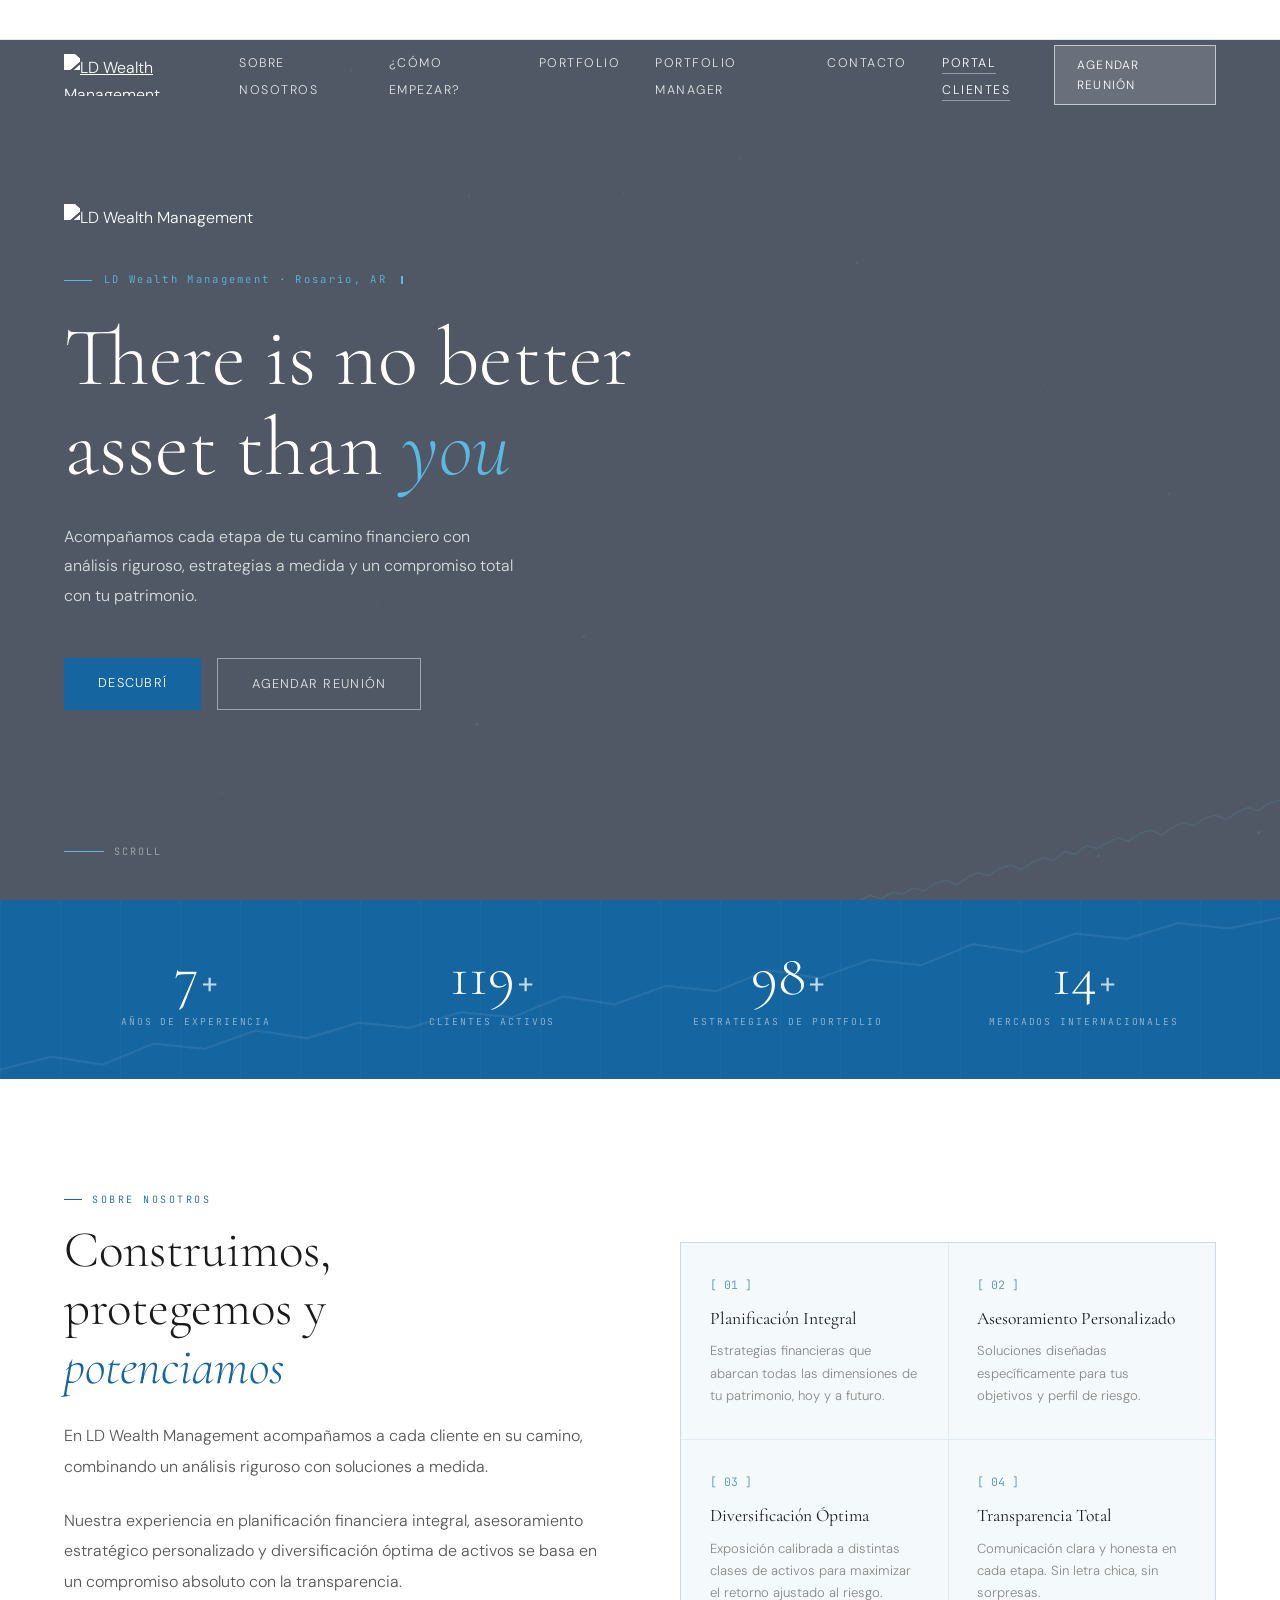
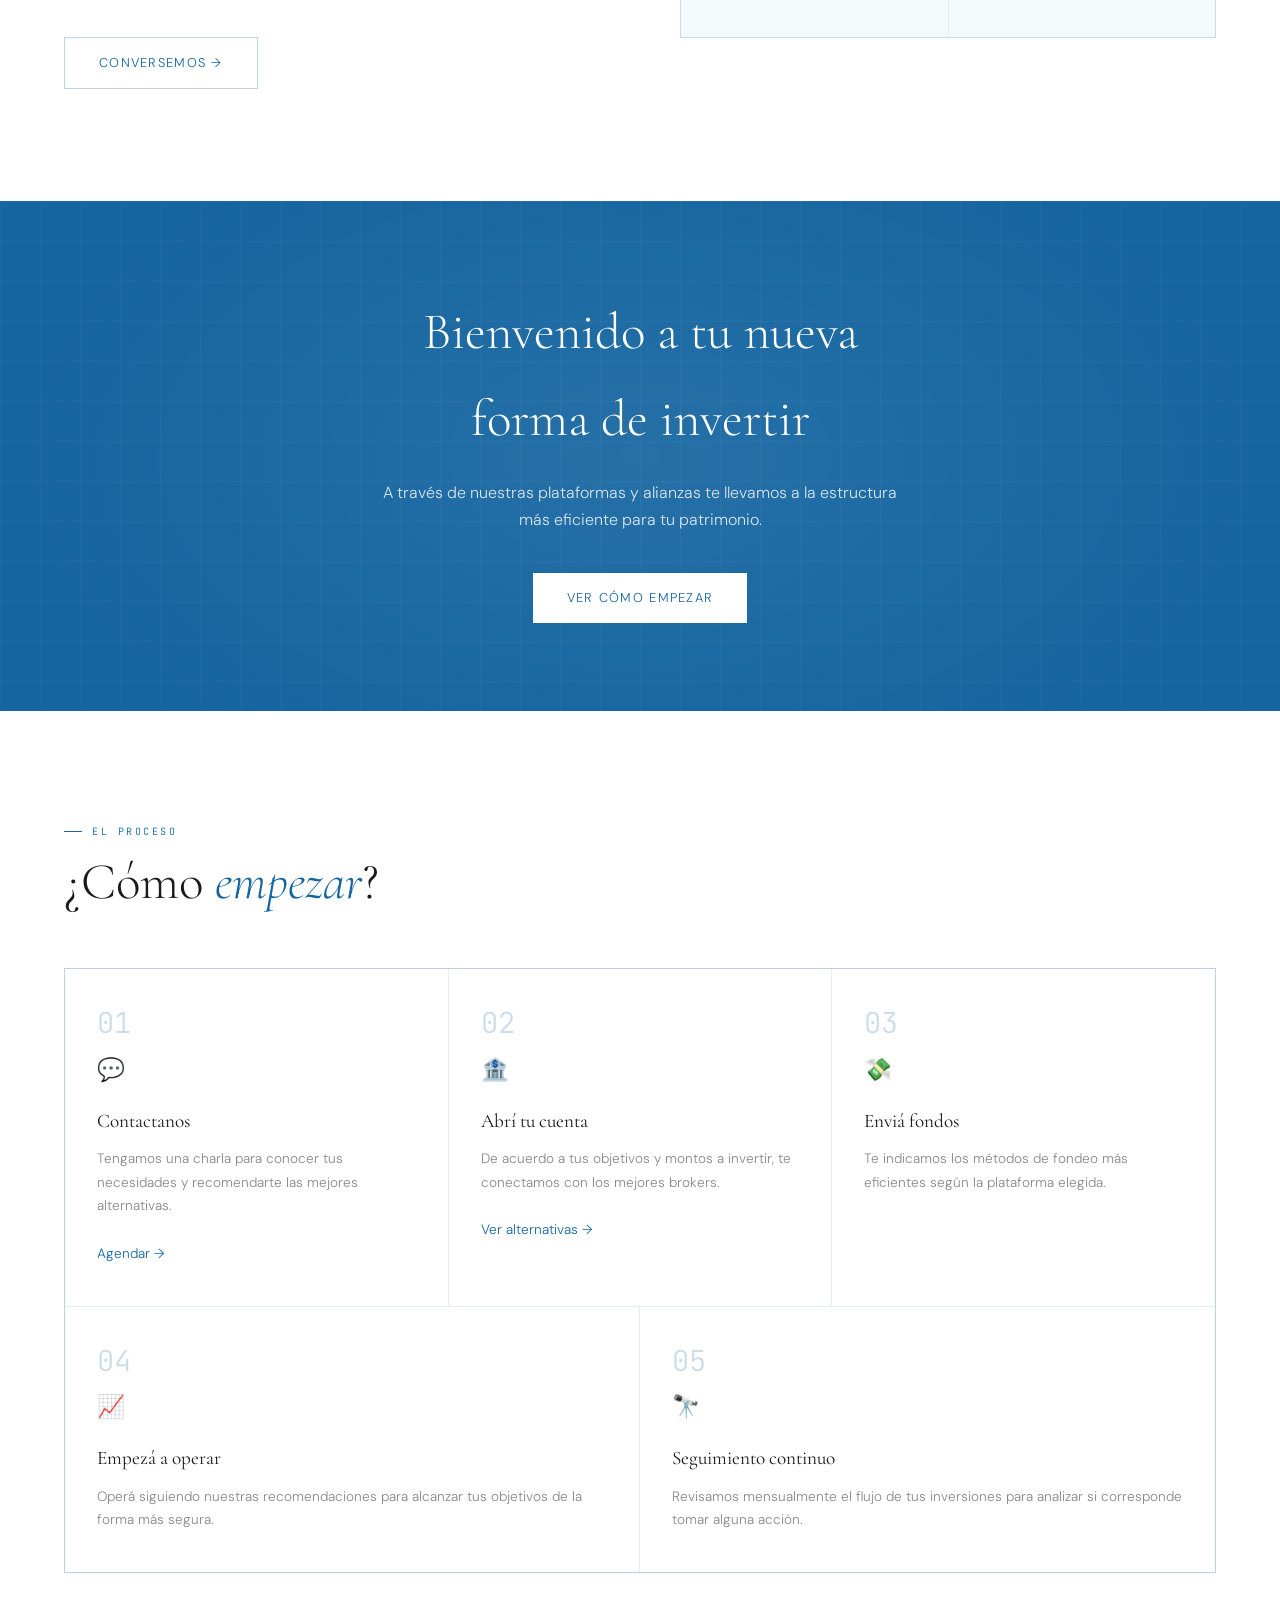
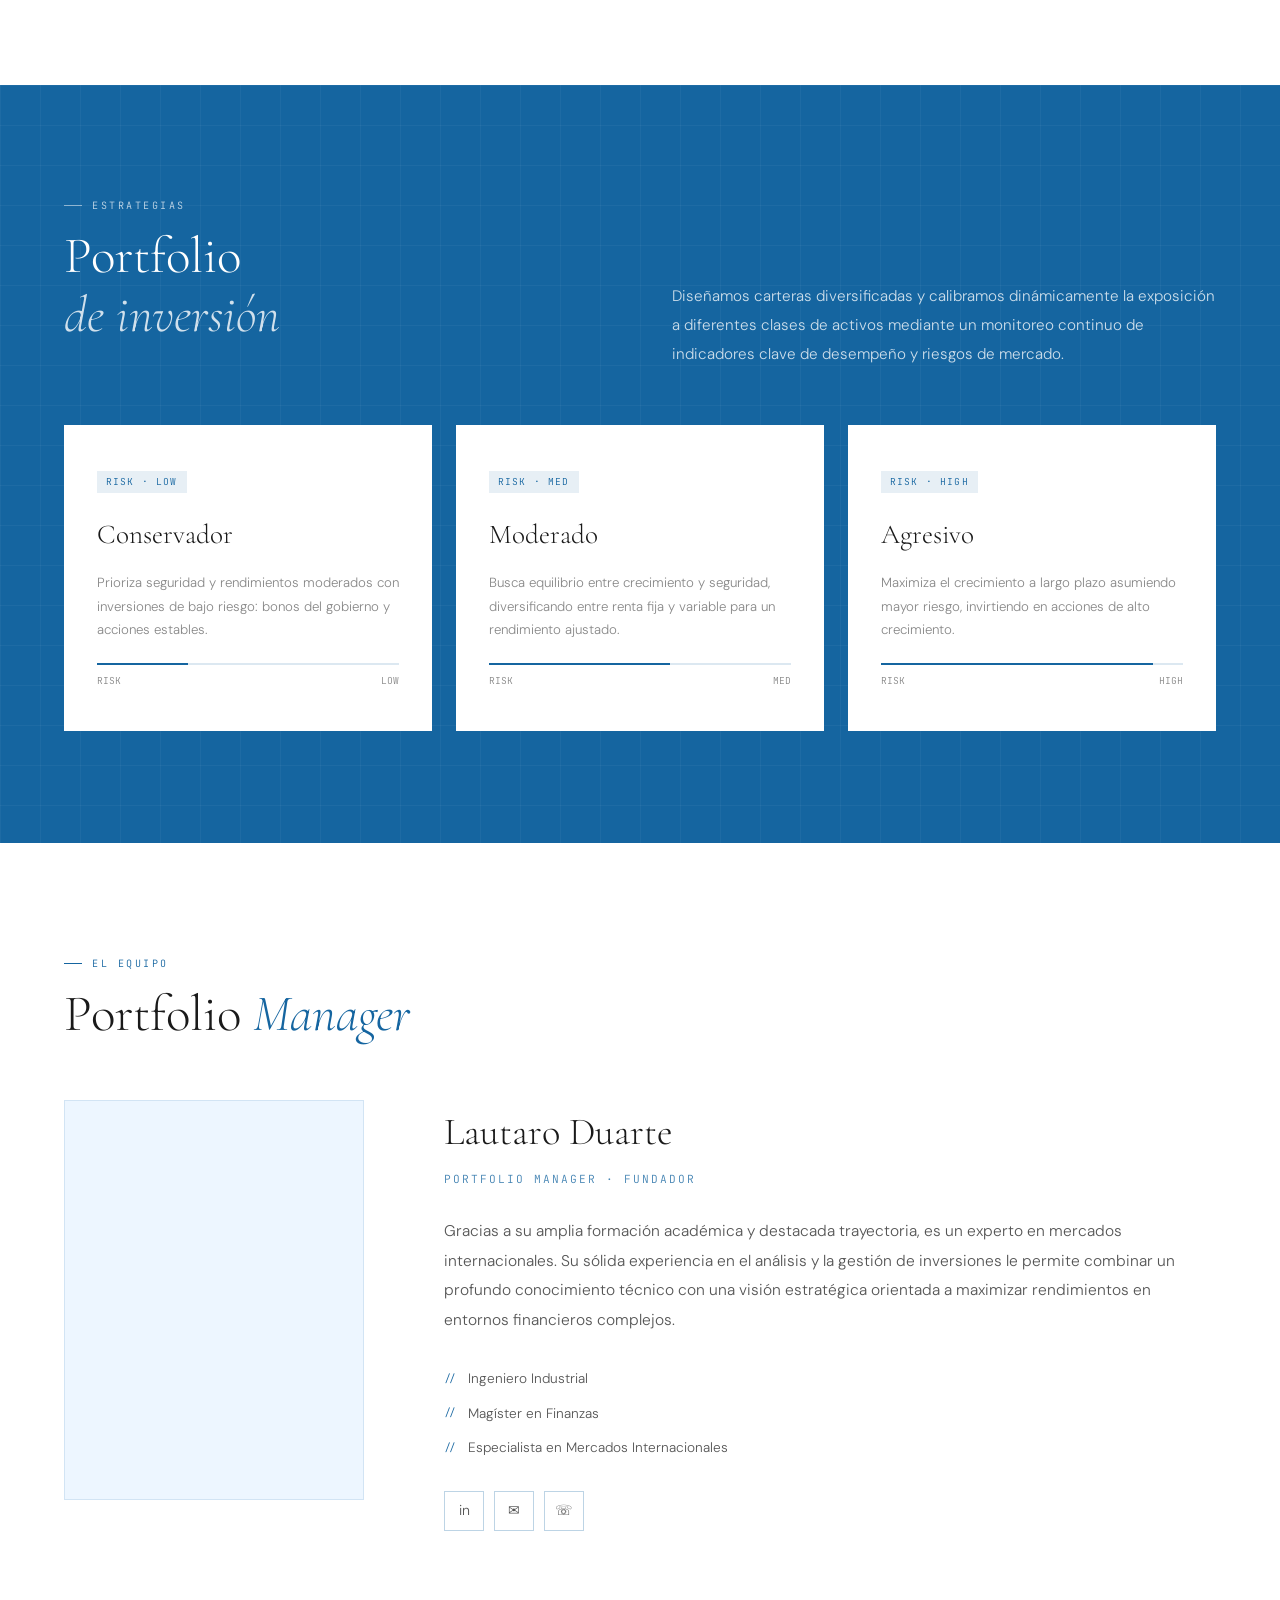
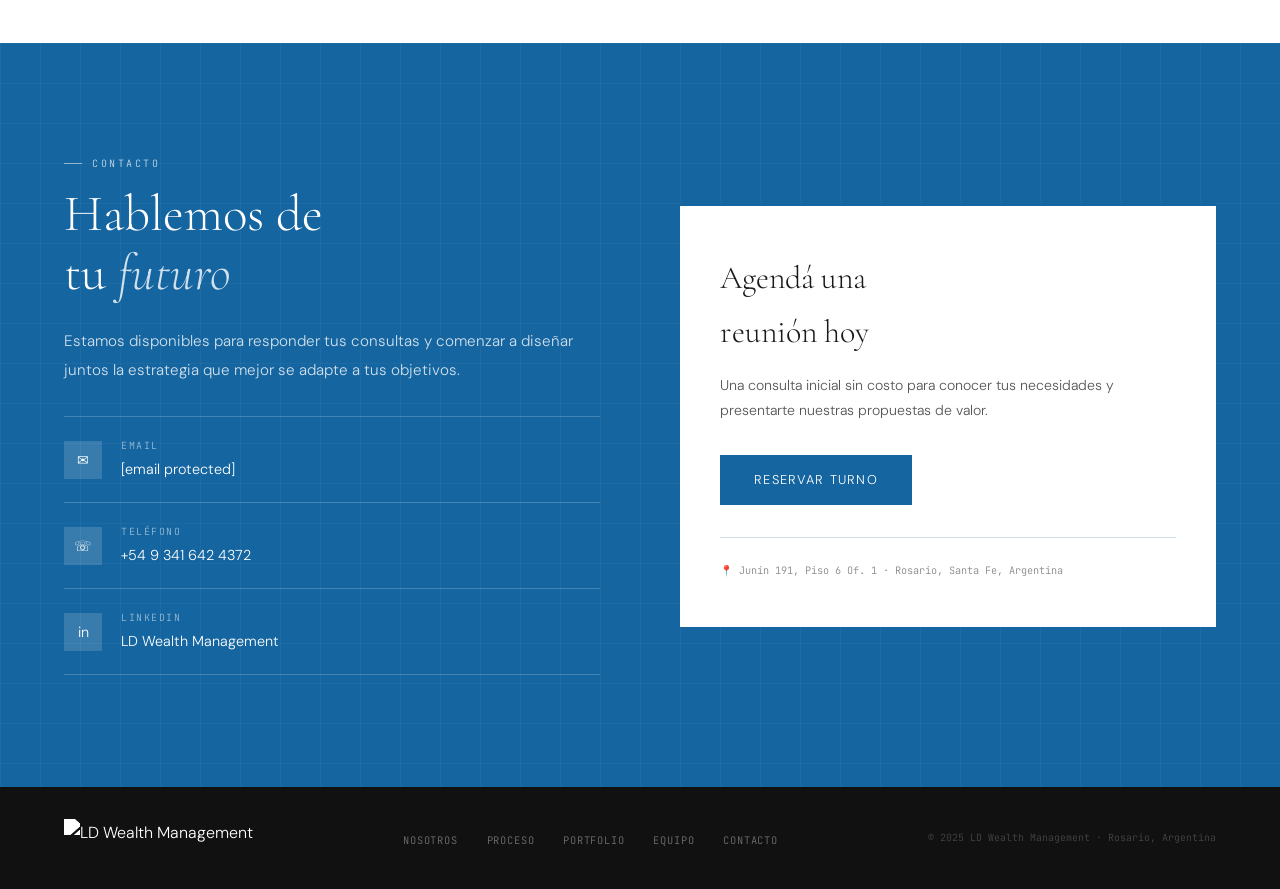
==== index.html @ 20cc93f8 "Add files via upload" ====
<!DOCTYPE html>
<html lang="es">
<head>
  <meta charset="UTF-8">
  <meta name="viewport" content="width=device-width, initial-scale=1.0">
  <title>LD Wealth Management</title>
  <meta name="description" content="Descubrí el camino hacia la libertad financiera con LD Wealth Management. Planificación patrimonial, gestión de inversiones y estrategias personalizadas.">
  <link rel="icon" type="image/x-icon" href="favicon.ico">
  <link rel="preconnect" href="https://fonts.googleapis.com">
  <link rel="preconnect" href="https://fonts.gstatic.com" crossorigin>
  <link href="https://fonts.googleapis.com/css2?family=Cormorant+Garamond:ital,wght@0,300;0,400;0,600;1,300;1,400&family=DM+Sans:wght@300;400;500&family=JetBrains+Mono:wght@300;400&display=swap" rel="stylesheet">
  <style>
    *, *::before, *::after { box-sizing: border-box; margin: 0; padding: 0; }

    :root {
      --blue:        #1565A0;
      --blue-light:  #1976C8;
      --blue-dim:    rgba(21, 101, 160, 0.12);
      --blue-mid:    rgba(21, 101, 160, 0.28);
      --bg:          #ffffff;
      --bg2:         #f4f9fb;
      --bg3:         #edf6ff;
      --text:        #1a1a1a;
      --text-mid:    #555555;
      --text-dim:    #888888;
      --serif:       'Cormorant Garamond', serif;
      --sans:        'DM Sans', sans-serif;
      --mono:        'JetBrains Mono', monospace;
    }

    html { scroll-behavior: smooth; }
    body { background: var(--bg); color: var(--text); font-family: var(--sans); font-weight: 300; line-height: 1.7; overflow-x: hidden; cursor: none; }

    /* ── CURSOR ───────────────────────────────────────── */
    #cur-dot { width: 7px; height: 7px; background: var(--blue); border-radius: 50%; position: fixed; pointer-events: none; z-index: 9999; transform: translate(-50%,-50%); }
    #cur-ring { width: 30px; height: 30px; border: 1.5px solid rgba(21,101,160,0.55); border-radius: 50%; position: fixed; pointer-events: none; z-index: 9998; transform: translate(-50%,-50%); transition: width 0.22s ease, height 0.22s ease, border-color 0.2s; }
    body.cur-hover #cur-ring { width: 44px; height: 44px; border-color: rgba(21,101,160,0.35); }
    @media (hover:none) { body { cursor: auto; } #cur-dot, #cur-ring { display: none; } }

    /* ── TICKER (fixed, white) ────────────────────────── */
    .ticker-wrap { background: #ffffff; border-bottom: 1px solid rgba(21,101,160,0.15); height: 40px; overflow: hidden; position: fixed; top: 0; left: 0; right: 0; z-index: 200; }

    /* ── NAV (always blue) ────────────────────────────── */
    nav { position: fixed; top: 40px; left: 0; right: 0; z-index: 100; padding: 0 5vw; display: flex; align-items: center; justify-content: space-between; height: 70px; background: transparent; transition: background 0.4s, box-shadow 0.4s; }
    nav.scrolled { background: rgba(21,101,160,0.97); box-shadow: 0 4px 24px rgba(21,101,160,0.2); }
    .nav-logo img { height: 42px; display: block; filter: brightness(0) invert(1); }
    .nav-links { display: flex; gap: 2.2rem; list-style: none; }
    .nav-links a { color: rgba(255,255,255,0.85); text-decoration: none; font-size: 0.78rem; letter-spacing: 0.12em; text-transform: uppercase; transition: color 0.25s; }
    .nav-links a:hover { color: #ffffff; }
    .nav-cta { background: rgba(255,255,255,0.15); border: 1px solid rgba(255,255,255,0.6); color: #fff; padding: 9px 22px; font-family: var(--sans); font-size: 0.75rem; letter-spacing: 0.1em; text-transform: uppercase; text-decoration: none; transition: background 0.25s; }
    .nav-cta:hover { background: rgba(255,255,255,0.28); }
    .hamburger { display: none; flex-direction: column; gap: 5px; cursor: pointer; }
    .hamburger span { width: 24px; height: 1.5px; background: #ffffff; }

    /* ── MOBILE MENU ──────────────────────────────────── */
    .mobile-menu { display: none; position: fixed; inset: 0; background: rgba(255,255,255,0.98); z-index: 200; flex-direction: column; align-items: center; justify-content: center; gap: 2.5rem; }
    .mobile-menu.open { display: flex; }
    .mobile-menu a { font-family: var(--serif); font-size: 2rem; font-weight: 300; color: var(--text); text-decoration: none; transition: color 0.2s; }
    .mobile-menu a:hover { color: var(--blue); }
    .mobile-close { position: absolute; top: 1.5rem; right: 5vw; font-size: 1.8rem; color: var(--text-dim); cursor: pointer; background: none; border: none; }

    /* ── HERO (cover image) ───────────────────────────── */
    .hero { min-height: 100vh; display: flex; flex-direction: column; justify-content: center; align-items: flex-start; padding: 110px 5vw 6rem; position: relative; overflow: hidden; }
    #particles-canvas { position: absolute; inset: 0; width: 100%; height: 100%; pointer-events: none; z-index: 1; opacity: 0.35; }
    .hero-bg { position: absolute; inset: 0; background-image: url('cover.jpg'); background-size: cover; background-position: center; }
    .hero-bg::after { content: ''; position: absolute; inset: 0; background: rgba(5, 18, 35, 0.70); }
    #hero-chart { position: absolute; bottom: 0; right: 0; width: 420px; height: 120px; pointer-events: none; z-index: 1; opacity: 0.12; }
    .hero-content { position: relative; z-index: 2; max-width: 820px; }
    .hero-logo { margin-bottom: 2.5rem; }
    .hero-logo img { height: 100px; filter: brightness(0) invert(1); }
    .hero-eyebrow { font-family: var(--mono); font-size: 0.66rem; letter-spacing: 0.22em; color: #5BB8E0; margin-bottom: 1.5rem; display: flex; align-items: center; gap: 12px; }
    .hero-eyebrow::before { content:''; width:28px; height:1px; background:#5BB8E0; }
    .typed-cursor { display:inline-block; width:1.5px; height:0.75em; background:#5BB8E0; margin-left:2px; vertical-align:middle; animation:blink 1s step-end infinite; }
    @keyframes blink { 0%,100%{opacity:1} 50%{opacity:0} }
    .hero h1 { font-family: var(--serif); font-size: clamp(3rem, 6.5vw, 6rem); font-weight: 300; line-height: 1.08; color: #ffffff; margin-bottom: 1.8rem; }
    .hero h1 em { font-style: italic; color: #5BB8E0; }
    .hero-sub { font-size: 1rem; color: rgba(255,255,255,0.80); max-width: 460px; margin-bottom: 3rem; line-height: 1.85; }
    .hero-actions { display: flex; gap: 1rem; flex-wrap: wrap; }
    .btn-primary { background: var(--blue); color: #fff; padding: 14px 34px; text-decoration: none; font-size: 0.8rem; letter-spacing: 0.1em; text-transform: uppercase; font-family: var(--sans); display: inline-block; transition: background 0.25s, transform 0.2s; }
    .btn-primary:hover { background: var(--blue-light); transform: translateY(-1px); }
    .btn-ghost { border: 1.5px solid rgba(255,255,255,0.45); color: rgba(255,255,255,0.85); padding: 14px 34px; text-decoration: none; font-size: 0.8rem; letter-spacing: 0.1em; text-transform: uppercase; display: inline-block; transition: border-color 0.25s, color 0.25s; }
    .btn-ghost:hover { border-color: #fff; color: #fff; }
    .btn-ghost-dark { border: 1.5px solid var(--blue-mid); color: var(--blue); padding: 14px 34px; text-decoration: none; font-size: 0.8rem; letter-spacing: 0.1em; text-transform: uppercase; display: inline-block; transition: border-color 0.25s, color 0.25s, background 0.25s; }
    .btn-ghost-dark:hover { border-color: var(--blue); background: var(--blue-dim); }
    .hero-scroll { position: absolute; bottom: 2.5rem; left: 5vw; z-index: 2; display: flex; align-items: center; gap: 10px; font-family: var(--mono); font-size: 0.63rem; letter-spacing: 0.2em; text-transform: uppercase; color: rgba(255,255,255,0.5); }
    .scroll-line { width: 40px; height: 1px; background: rgba(255,255,255,0.2); position: relative; overflow: hidden; }
    .scroll-line::after { content:''; position:absolute; inset:0; background:#5BB8E0; animation:slideLine 2s ease-in-out infinite; }
    @keyframes slideLine { 0%{transform:translateX(-100%)} 100%{transform:translateX(100%)} }

    /* ── STATS STRIP ──────────────────────────────────── */
    .stats-strip { background: var(--blue); padding: 3rem 5vw; position: relative; overflow: hidden; }
    .stats-strip::before { content:''; position:absolute; inset:0; background: repeating-linear-gradient(90deg, rgba(255,255,255,0.03) 0px, rgba(255,255,255,0.03) 1px, transparent 1px, transparent 60px); }
    #stats-chart { position:absolute; bottom:0; right:0; width:100%; height:100%; pointer-events:none; opacity:0.07; }
    .stats-inner { max-width:1200px; margin:0 auto; display:grid; grid-template-columns:repeat(4,1fr); gap:2rem; position:relative; z-index:1; }
    .stat-item { text-align:center; }
    .stat-num { font-family:var(--serif); font-size:clamp(2.6rem,4.5vw,3.8rem); font-weight:300; color:#fff; line-height:1; display:flex; align-items:baseline; justify-content:center; gap:2px; }
    .stat-suffix { font-family:var(--mono); font-size:0.5em; opacity:0.75; }
    .stat-label { font-family:var(--mono); font-size:0.6rem; letter-spacing:0.2em; text-transform:uppercase; color:rgba(255,255,255,0.55); margin-top:0.55rem; }
    @media (max-width:600px) { .stats-inner { grid-template-columns:repeat(2,1fr); } }

    /* ── SHARED ───────────────────────────────────────── */
    section { padding: 7rem 5vw; }
    .section-label { font-family:var(--mono); font-size:0.63rem; letter-spacing:0.25em; text-transform:uppercase; color:var(--blue); margin-bottom:0.8rem; display:flex; align-items:center; gap:10px; }
    .section-label::before { content:''; width:18px; height:1px; background:var(--blue); }
    h2.section-title { font-family:var(--serif); font-size:clamp(2.2rem,4vw,3.6rem); font-weight:300; line-height:1.15; color:var(--text); margin-bottom:1.5rem; }
    h2.section-title em { font-style:italic; color:var(--blue); }

    /* ── ABOUT ────────────────────────────────────────── */
    .about-section { background:#ffffff; border:none; }
    .about-inner { display:grid; grid-template-columns:1fr 1fr; gap:5rem; align-items:center; max-width:1200px; margin:0 auto; }
    .about-text p { color:var(--text-mid); font-size:1rem; line-height:1.9; margin-bottom:1.5rem; }
    .about-pillars { display:grid; grid-template-columns:1fr 1fr; gap:1px; background:var(--blue-dim); border:1px solid var(--blue-dim); }
    .pillar { background:var(--bg2); padding:2rem 1.8rem; transition:background 0.3s; position:relative; overflow:hidden; }
    .pillar::after { content:''; position:absolute; bottom:0; left:0; width:0; height:2px; background:var(--blue); transition:width 0.4s ease; }
    .pillar:hover { background:#fff; }
    .pillar:hover::after { width:100%; }
    .pillar-icon { font-family:var(--mono); font-size:0.72rem; color:var(--blue); margin-bottom:0.6rem; opacity:0.7; }
    .pillar h4 { font-family:var(--serif); font-size:1.1rem; font-weight:400; color:var(--text); margin-bottom:0.4rem; }
    .pillar p { font-size:0.82rem; color:var(--text-dim); line-height:1.7; }

    /* ── BANNER ───────────────────────────────────────── */
    .banner { background:var(--blue); padding:5.5rem 5vw; text-align:center; position:relative; overflow:hidden; }
    .banner::before { content:''; position:absolute; inset:0; background:radial-gradient(ellipse 70% 100% at 50% 50%, rgba(255,255,255,0.07) 0%, transparent 70%); }
    .banner::after { content:''; position:absolute; inset:0; background-image:linear-gradient(rgba(255,255,255,0.04) 1px, transparent 1px), linear-gradient(90deg, rgba(255,255,255,0.04) 1px, transparent 1px); background-size:40px 40px; }
    .banner h2 { font-family:var(--serif); font-size:clamp(2rem,4vw,3.2rem); font-weight:300; color:#fff; margin-bottom:1rem; position:relative; z-index:1; }
    .banner p { color:rgba(255,255,255,0.82); max-width:540px; margin:0 auto 2.5rem; position:relative; z-index:1; }
    .btn-banner { background:#fff; color:var(--blue); padding:14px 34px; text-decoration:none; font-size:0.8rem; letter-spacing:0.1em; text-transform:uppercase; font-family:var(--sans); display:inline-block; position:relative; z-index:1; transition:background 0.25s, transform 0.2s; }
    .btn-banner:hover { background:rgba(255,255,255,0.88); transform:translateY(-1px); }

    /* ── STEPS ────────────────────────────────────────── */
    .steps-wrap { max-width:1200px; margin:0 auto; }
    .steps-grid { display:grid; grid-template-columns:repeat(6,1fr); gap:1px; background:rgba(21,101,160,0.12); border:1px solid rgba(21,101,160,0.2); margin-top:3.5rem; }
    .step-card { grid-column:span 2; background:var(--bg); padding:2.5rem 2rem; transition:background 0.3s; position:relative; overflow:hidden; }
    .card-center { grid-column:span 3; }
    .step-card::after { content:''; position:absolute; top:0; left:0; width:2px; height:0; background:var(--blue); transition:height 0.4s ease; pointer-events:none; }
    .step-card:hover { background:var(--bg3); }
    .step-card:hover::after { height:100%; }
    .step-num { font-family:var(--mono); font-size:1.8rem; font-weight:300; color:rgba(21,101,160,0.22); line-height:1; margin-bottom:0.8rem; }
    .step-icon { font-size:1.4rem; margin-bottom:1rem; }
    .step-card h3 { font-family:var(--serif); font-size:1.2rem; font-weight:400; color:var(--text); margin-bottom:0.6rem; }
    .step-card p { font-size:0.85rem; color:var(--text-dim); line-height:1.75; }
    .step-card a { color:var(--blue); text-decoration:none; }
    .step-card a:hover { text-decoration:underline; }

    /* ── PORTFOLIO ────────────────────────────────────── */
    .portfolio-section { background:var(--blue); border:none; }
    .portfolio-section::after { content:""; position:absolute; inset:0; background-image:linear-gradient(rgba(255,255,255,0.04) 1px, transparent 1px), linear-gradient(90deg, rgba(255,255,255,0.04) 1px, transparent 1px); background-size:40px 40px; pointer-events:none; }
    .portfolio-section { position:relative; overflow:hidden; }
    .portfolio-inner { max-width:1200px; margin:0 auto; position:relative; z-index:1; }
    .portfolio-section .section-label { color:rgba(255,255,255,0.75); }
    .portfolio-section .section-label::before { background:rgba(255,255,255,0.5); }
    .portfolio-section h2.section-title { color:#ffffff; }
    .portfolio-section h2.section-title em { color:rgba(255,255,255,0.8); font-style:italic; }
    .portfolio-section .portfolio-intro p { color:rgba(255,255,255,0.78); }
    .portfolio-intro { display:grid; grid-template-columns:1fr 1fr; gap:4rem; margin-bottom:3.5rem; align-items:end; }
    .portfolio-intro p { color:var(--text-mid); line-height:1.9; font-size:0.95rem; }
    .portfolio-cards { display:grid; grid-template-columns:repeat(3,1fr); gap:1.5rem; }
    .port-card { background:#ffffff; border:1px solid rgba(255,255,255,0.25); padding:2.5rem 2rem; transition:border-color 0.3s, transform 0.3s, box-shadow 0.3s; position:relative; overflow:hidden; }
    .port-card::before { content:''; position:absolute; top:0; left:0; right:0; height:3px; background:var(--blue); opacity:0; transition:opacity 0.3s; }
    .port-card:hover { border-color:rgba(255,255,255,0.6); transform:translateY(-4px); box-shadow:0 12px 32px rgba(0,0,0,0.15); }
    .port-card:hover::before { opacity:1; }
    .port-badge { display:inline-block; background:rgba(21,101,160,0.1); color:var(--blue); font-family:var(--mono); font-size:0.6rem; letter-spacing:0.12em; text-transform:uppercase; padding:3px 9px; margin-bottom:1.2rem; }
    .port-card h3 { font-family:var(--serif); font-size:1.7rem; font-weight:300; color:var(--text); margin-bottom:0.8rem; }
    .port-card p { font-size:0.83rem; color:var(--text-dim); line-height:1.75; }
    .port-meter { margin-top:1.4rem; height:2px; background:rgba(21,101,160,0.15); position:relative; }
    .port-meter-fill { position:absolute; left:0; top:0; bottom:0; background:var(--blue); width:0; transition:width 1.4s cubic-bezier(0.4,0,0.2,1); }
    .port-meta { display:flex; justify-content:space-between; margin-top:0.5rem; font-family:var(--mono); font-size:0.6rem; color:var(--text-dim); }

    /* ── TEAM ─────────────────────────────────────────── */
    .team-section { max-width:1200px; margin:0 auto; }
    .team-inner { display:grid; grid-template-columns:300px 1fr; gap:5rem; align-items:start; margin-top:3.5rem; }
    .team-photo-frame { width:100%; aspect-ratio:3/4; background:var(--bg3); border:1px solid var(--blue-dim); overflow:hidden; }
    .team-photo-frame img { width:100%; height:100%; object-fit:cover; }
    .team-name { font-family:var(--serif); font-size:clamp(2rem,3vw,2.8rem); font-weight:300; color:var(--text); margin-bottom:0.3rem; }
    .team-role { font-family:var(--mono); font-size:0.7rem; letter-spacing:0.18em; text-transform:uppercase; color:var(--blue); margin-bottom:1.8rem; opacity:0.8; }
    .team-bio { color:var(--text-mid); font-size:0.97rem; line-height:1.9; margin-bottom:2rem; }
    .team-credentials { display:flex; flex-direction:column; gap:0.7rem; margin-bottom:2rem; }
    .credential { display:flex; align-items:center; gap:12px; font-size:0.85rem; color:var(--text-mid); }
    .credential::before { content:'//'; font-family:var(--mono); font-size:0.65rem; color:var(--blue); flex-shrink:0; }
    .team-socials { display:flex; gap:10px; }
    .social-btn { width:40px; height:40px; border:1px solid var(--blue-mid); display:flex; align-items:center; justify-content:center; color:var(--text-mid); text-decoration:none; font-size:0.88rem; transition:border-color 0.25s, color 0.25s, background 0.25s; }
    .social-btn:hover { border-color:var(--blue); color:var(--blue); background:var(--blue-dim); }

    /* ── CONTACT ──────────────────────────────────────── */
    .contact-section { background:var(--blue); border:none; }
    .contact-section::after { content:""; position:absolute; inset:0; background-image:linear-gradient(rgba(255,255,255,0.04) 1px, transparent 1px), linear-gradient(90deg, rgba(255,255,255,0.04) 1px, transparent 1px); background-size:40px 40px; pointer-events:none; }
    .contact-section { position:relative; overflow:hidden; }
    .contact-inner { max-width:1200px; margin:0 auto; display:grid; grid-template-columns:1fr 1fr; gap:5rem; align-items:center; position:relative; z-index:1; }
    .contact-section .section-label { color:rgba(255,255,255,0.75); }
    .contact-section .section-label::before { background:rgba(255,255,255,0.5); }
    .contact-section h2.section-title { color:#ffffff; }
    .contact-section h2.section-title em { color:rgba(255,255,255,0.8); font-style:italic; }
    .contact-desc { color:rgba(255,255,255,0.80); font-size:0.95rem; line-height:1.9; margin-bottom:2rem; }
    .contact-item { display:flex; align-items:center; gap:1.2rem; padding:1.3rem 0; border-bottom:1px solid rgba(255,255,255,0.2); text-decoration:none; transition:padding-left 0.25s; }
    .contact-items .contact-item:first-child { border-top:1px solid rgba(255,255,255,0.2); }
    .contact-item:hover { padding-left:6px; }
    .contact-icon { width:38px; height:38px; background:rgba(255,255,255,0.15); display:flex; align-items:center; justify-content:center; color:#ffffff; font-size:0.9rem; flex-shrink:0; }
    .contact-item-label { font-family:var(--mono); font-size:0.62rem; letter-spacing:0.15em; text-transform:uppercase; color:rgba(255,255,255,0.55); margin-bottom:2px; }
    .contact-item-value { font-size:0.9rem; color:#ffffff; }
    .cta-box { background:#ffffff; border:none; padding:3rem 2.5rem; position:relative; overflow:hidden; }
    .cta-box::before { content:''; position:absolute; top:0; left:0; right:0; height:3px; background:var(--blue); }
    .cta-box h3 { font-family:var(--serif); font-size:2rem; font-weight:300; color:var(--text); margin-bottom:0.8rem; }
    .cta-box p { color:var(--text-mid); font-size:0.88rem; margin-bottom:2rem; line-height:1.8; }
    .cta-address { margin-top:2rem; padding-top:1.5rem; border-top:1px solid rgba(21,101,160,0.2); font-family:var(--mono); font-size:0.64rem; color:var(--text-dim); }

    /* ── FOOTER ───────────────────────────────────────── */
    footer { background:#111; padding:2rem 5vw; }
    .footer-inner { max-width:1200px; margin:0 auto; display:flex; justify-content:space-between; align-items:center; flex-wrap:wrap; gap:1rem; }
    .footer-logo img { height:38px; filter:brightness(0) invert(1); display:block; }
    .footer-links { display:flex; gap:1.8rem; list-style:none; }
    .footer-links a { font-family:var(--mono); font-size:0.65rem; color:rgba(255,255,255,0.4); text-decoration:none; letter-spacing:0.08em; text-transform:uppercase; transition:color 0.2s; }
    .footer-links a:hover { color:var(--blue); }
    .footer-meta { font-family:var(--mono); font-size:0.62rem; color:rgba(255,255,255,0.22); }

    /* ── REVEAL ───────────────────────────────────────── */
    .reveal { opacity:0; transform:translateY(20px); transition:opacity 0.8s ease, transform 0.8s ease; }
    .reveal.visible { opacity:1; transform:none; }
    .d1{transition-delay:.1s} .d2{transition-delay:.2s} .d3{transition-delay:.3s} .d4{transition-delay:.4s}

    /* ── RESPONSIVE ───────────────────────────────────── */
    @media (max-width:920px) {
      .nav-links, .nav-cta { display:none; }
      .hamburger { display:flex; }
      .about-inner, .team-inner, .contact-inner, .portfolio-intro { grid-template-columns:1fr; gap:2.5rem; }
      .portfolio-cards { grid-template-columns:1fr; }
      .team-photo-frame { max-width:240px; }
      .steps-grid { grid-template-columns:repeat(2,1fr); }
      .step-card, .card-center { grid-column:span 1; }
    }
    @media (max-width:600px) {
      .steps-grid { grid-template-columns:1fr; }
      .step-card, .card-center { grid-column:span 1; }
      .stats-inner { grid-template-columns:repeat(2,1fr); }
      .footer-inner { flex-direction:column; align-items:flex-start; }
      .footer-links { flex-wrap:wrap; gap:1rem; }
    }
  </style>
</head>
<body>

  <div id="cur-dot"></div>
  <div id="cur-ring"></div>

  <!-- Ticker -->
  <div class="ticker-wrap">
    <div class="tradingview-widget-container" style="height:40px;">
      <div class="tradingview-widget-container__widget"></div>
      <script type="text/javascript" src="https://s3.tradingview.com/external-embedding/embed-widget-ticker-tape.js" async>
      {"symbols":[{"proName":"INDEX:SPX","title":"S&P 500"},{"proName":"INDEX:STOXX50E","title":"Euro Stoxx 50"},{"proName":"INDEX:NI225","title":"Nikkei 225"},{"proName":"INDEX:HSI","title":"Hang Seng"},{"proName":"FX:EURUSD","title":"EUR/USD"}],"showSymbolLogo":true,"colorTheme":"light","isTransparent":false,"displayMode":"scroll","locale":"es"}
      </script>
    </div>
  </div>

  <!-- Mobile Menu -->
  <div class="mobile-menu" id="mobileMenu">
    <button class="mobile-close" onclick="closeMobile()">✕</button>
    <a href="#about" onclick="closeMobile()">Sobre Nosotros</a>
    <a href="#features" onclick="closeMobile()">¿Cómo Empezar?</a>
    <a href="#portfolio" onclick="closeMobile()">Portfolio</a>
    <a href="#team" onclick="closeMobile()">Portfolio Manager</a>
    <a href="#contact" onclick="closeMobile()">Contacto</a>
    <a href="https://ldwm.ar/research.html" target="_blank" onclick="closeMobile()" style="color:var(--blue);">Portal Clientes</a>
  </div>

  <!-- Nav -->
  <nav id="mainNav">
    <a class="nav-logo" href="#"><img src="logo.png" alt="LD Wealth Management"></a>
    <ul class="nav-links">
      <li><a href="#about">Sobre Nosotros</a></li>
      <li><a href="#features">¿Cómo Empezar?</a></li>
      <li><a href="#portfolio">Portfolio</a></li>
      <li><a href="#team">Portfolio Manager</a></li>
      <li><a href="#contact">Contacto</a></li>
      <li><a href="https://ldwm.ar/research.html" target="_blank" style="color:#ffffff;border-bottom:1px solid rgba(255,255,255,0.4);padding-bottom:2px;">Portal Clientes</a></li>
    </ul>
    <a href="https://calendar.app.google/jRwFowobLZDjA6Sk9" class="nav-cta" target="_blank">Agendar Reunión</a>
    <div class="hamburger" onclick="openMobile()"><span></span><span></span><span></span></div>
  </nav>

  <!-- HERO -->
  <section class="hero">
    <canvas id="particles-canvas"></canvas>
    <div class="hero-bg"></div>
    <svg id="hero-chart" viewBox="0 0 420 120" preserveAspectRatio="none">
      <polyline id="hero-line" fill="none" stroke="#5BB8E0" stroke-width="1.5" stroke-linecap="round" stroke-linejoin="round"/>
    </svg>
    <div class="hero-content">
      <div class="hero-logo"><img src="logo.png" alt="LD Wealth Management"></div>
      <div class="hero-eyebrow"><span id="typed-text">LD Wealth Management · Rosario, AR</span><span class="typed-cursor"></span></div>
      <h1>There is no better<br>asset than <em>you</em></h1>
      <p class="hero-sub">Acompañamos cada etapa de tu camino financiero con análisis riguroso, estrategias a medida y un compromiso total con tu patrimonio.</p>
      <div class="hero-actions">
        <a href="#about" class="btn-primary">Descubrí</a>
        <a href="https://calendar.app.google/jRwFowobLZDjA6Sk9" class="btn-ghost" target="_blank">Agendar reunión</a>
      </div>
    </div>
    <div class="hero-scroll"><div class="scroll-line"></div>Scroll</div>
  </section>

  <!-- STATS -->
  <div class="stats-strip">
    <svg id="stats-chart" viewBox="0 0 1200 80" preserveAspectRatio="none">
      <polyline id="stats-line" fill="none" stroke="#fff" stroke-width="1"/>
    </svg>
    <div class="stats-inner">
      <div class="stat-item"><div class="stat-num"><span class="counter" data-target="8">0</span><span class="stat-suffix">+</span></div><div class="stat-label">años de experiencia</div></div>
      <div class="stat-item"><div class="stat-num"><span class="counter" data-target="120">0</span><span class="stat-suffix">+</span></div><div class="stat-label">clientes activos</div></div>
      <div class="stat-item"><div class="stat-num"><span class="counter" data-target="99">0</span><span class="stat-suffix">+</span></div><div class="stat-label">estrategias de portfolio</div></div>
      <div class="stat-item"><div class="stat-num"><span class="counter" data-target="15">0</span><span class="stat-suffix">+</span></div><div class="stat-label">mercados internacionales</div></div>
    </div>
  </div>

  <!-- ABOUT -->
  <section class="about-section" id="about">
    <div class="about-inner">
      <div class="about-text reveal">
        <div class="section-label">sobre nosotros</div>
        <h2 class="section-title">Construimos,<br>protegemos y<br><em>potenciamos</em></h2>
        <p>En LD Wealth Management acompañamos a cada cliente en su camino, combinando un análisis riguroso con soluciones a medida.</p>
        <p>Nuestra experiencia en planificación financiera integral, asesoramiento estratégico personalizado y diversificación óptima de activos se basa en un compromiso absoluto con la transparencia.</p>
        <a href="#contact" class="btn-ghost-dark" style="margin-top:1rem;display:inline-block;">Conversemos →</a>
      </div>
      <div class="about-pillars reveal d2">
        <div class="pillar"><div class="pillar-icon">[ 01 ]</div><h4>Planificación Integral</h4><p>Estrategias financieras que abarcan todas las dimensiones de tu patrimonio, hoy y a futuro.</p></div>
        <div class="pillar"><div class="pillar-icon">[ 02 ]</div><h4>Asesoramiento Personalizado</h4><p>Soluciones diseñadas específicamente para tus objetivos y perfil de riesgo.</p></div>
        <div class="pillar"><div class="pillar-icon">[ 03 ]</div><h4>Diversificación Óptima</h4><p>Exposición calibrada a distintas clases de activos para maximizar el retorno ajustado al riesgo.</p></div>
        <div class="pillar"><div class="pillar-icon">[ 04 ]</div><h4>Transparencia Total</h4><p>Comunicación clara y honesta en cada etapa. Sin letra chica, sin sorpresas.</p></div>
      </div>
    </div>
  </section>

  <!-- BANNER -->
  <div class="banner">
    <h2 class="reveal">Bienvenido a tu nueva<br>forma de invertir</h2>
    <p class="reveal d1">A través de nuestras plataformas y alianzas te llevamos a la estructura más eficiente para tu patrimonio.</p>
    <a href="#features" class="btn-banner reveal d2">Ver cómo empezar</a>
  </div>

  <!-- STEPS -->
  <section id="features">
    <div class="steps-wrap">
      <div class="reveal">
        <div class="section-label">el proceso</div>
        <h2 class="section-title">¿Cómo <em>empezar</em>?</h2>
      </div>
      <div class="steps-grid">
        <div class="step-card reveal"><div class="step-num">01</div><div class="step-icon">💬</div><h3>Contactanos</h3><p>Tengamos una charla para conocer tus necesidades y recomendarte las mejores alternativas.<br><br><a href="https://calendar.app.google/jRwFowobLZDjA6Sk9" target="_blank">Agendar →</a></p></div>
        <div class="step-card reveal d1"><div class="step-num">02</div><div class="step-icon">🏦</div><h3>Abrí tu cuenta</h3><p>De acuerdo a tus objetivos y montos a invertir, te conectamos con los mejores brokers.<br><br><a href="https://linktr.ee/LDWealthManagement" target="_blank">Ver alternativas →</a></p></div>
        <div class="step-card reveal d2"><div class="step-num">03</div><div class="step-icon">💸</div><h3>Enviá fondos</h3><p>Te indicamos los métodos de fondeo más eficientes según la plataforma elegida.</p></div>
        <div class="step-card card-center reveal d3"><div class="step-num">04</div><div class="step-icon">📈</div><h3>Empezá a operar</h3><p>Operá siguiendo nuestras recomendaciones para alcanzar tus objetivos de la forma más segura.</p></div>
        <div class="step-card card-center reveal d4"><div class="step-num">05</div><div class="step-icon">🔭</div><h3>Seguimiento continuo</h3><p>Revisamos mensualmente el flujo de tus inversiones para analizar si corresponde tomar alguna acción.</p></div>
      </div>
    </div>
  </section>

  <!-- PORTFOLIO -->
  <section class="portfolio-section" id="portfolio">
    <div class="portfolio-inner">
      <div class="portfolio-intro">
        <div class="reveal"><div class="section-label">estrategias</div><h2 class="section-title">Portfolio<br><em>de inversión</em></h2></div>
        <p class="reveal d1">Diseñamos carteras diversificadas y calibramos dinámicamente la exposición a diferentes clases de activos mediante un monitoreo continuo de indicadores clave de desempeño y riesgos de mercado.</p>
      </div>
      <div class="portfolio-cards">
        <div class="port-card reveal"><span class="port-badge">risk · low</span><h3>Conservador</h3><p>Prioriza seguridad y rendimientos moderados con inversiones de bajo riesgo: bonos del gobierno y acciones estables.</p><div class="port-meter"><div class="port-meter-fill" data-width="30"></div></div><div class="port-meta"><span>RISK</span><span>LOW</span></div></div>
        <div class="port-card reveal d1"><span class="port-badge">risk · med</span><h3>Moderado</h3><p>Busca equilibrio entre crecimiento y seguridad, diversificando entre renta fija y variable para un rendimiento ajustado.</p><div class="port-meter"><div class="port-meter-fill" data-width="60"></div></div><div class="port-meta"><span>RISK</span><span>MED</span></div></div>
        <div class="port-card reveal d2"><span class="port-badge">risk · high</span><h3>Agresivo</h3><p>Maximiza el crecimiento a largo plazo asumiendo mayor riesgo, invirtiendo en acciones de alto crecimiento.</p><div class="port-meter"><div class="port-meter-fill" data-width="90"></div></div><div class="port-meta"><span>RISK</span><span>HIGH</span></div></div>
      </div>
    </div>
  </section>

  <!-- TEAM -->
  <section id="team">
    <div class="team-section">
      <div class="reveal"><div class="section-label">el equipo</div><h2 class="section-title">Portfolio <em>Manager</em></h2></div>
      <div class="team-inner">
        <div class="reveal">
          <div class="team-photo-frame"><img src="img/team-1.jpg" alt="Lautaro Duarte" onerror="this.style.display='none'"></div>
        </div>
        <div class="reveal d2">
          <div class="team-name">Lautaro Duarte</div>
          <div class="team-role">Portfolio Manager · Fundador</div>
          <p class="team-bio">Gracias a su amplia formación académica y destacada trayectoria, es un experto en mercados internacionales. Su sólida experiencia en el análisis y la gestión de inversiones le permite combinar un profundo conocimiento técnico con una visión estratégica orientada a maximizar rendimientos en entornos financieros complejos.</p>
          <div class="team-credentials">
            <div class="credential">Ingeniero Industrial</div>
            <div class="credential">Magíster en Finanzas</div>
            <div class="credential">Especialista en Mercados Internacionales</div>
          </div>
          <div class="team-socials">
            <a href="https://www.linkedin.com/company/ld-wealth-management/" class="social-btn" target="_blank">in</a>
            <a href="/cdn-cgi/l/email-protection#10797e767f507c746775717c64787d717e7177757d757e643e737f7d" class="social-btn">✉</a>
            <a href="https://wa.me/5493416424372" class="social-btn">☏</a>
          </div>
        </div>
      </div>
    </div>
  </section>

  <!-- CONTACT -->
  <section class="contact-section" id="contact">
    <div class="contact-inner">
      <div class="reveal">
        <div class="section-label">contacto</div>
        <h2 class="section-title">Hablemos de<br>tu <em>futuro</em></h2>
        <p class="contact-desc">Estamos disponibles para responder tus consultas y comenzar a diseñar juntos la estrategia que mejor se adapte a tus objetivos.</p>
        <div class="contact-items">
          <a href="/cdn-cgi/l/email-protection#cea7a0a8a18ea2aab9a3e0afbc" class="contact-item"><div class="contact-icon">✉</div><div><div class="contact-item-label">email</div><div class="contact-item-value"><span class="__cf_email__" data-cfemail="c6afa8a0a986aaa2b1abe8a7b4">[email&#160;protected]</span></div></div></a>
          <a href="https://wa.me/5493416424372" class="contact-item"><div class="contact-icon">☏</div><div><div class="contact-item-label">teléfono</div><div class="contact-item-value">+54 9 341 642 4372</div></div></a>
          <a href="https://www.linkedin.com/company/ld-wealth-management/" class="contact-item" target="_blank"><div class="contact-icon">in</div><div><div class="contact-item-label">linkedin</div><div class="contact-item-value">LD Wealth Management</div></div></a>
        </div>
      </div>
      <div class="cta-box reveal d2">
        <h3>Agendá una<br>reunión hoy</h3>
        <p>Una consulta inicial sin costo para conocer tus necesidades y presentarte nuestras propuestas de valor.</p>
        <a href="https://calendar.app.google/jRwFowobLZDjA6Sk9" class="btn-primary" target="_blank">Reservar turno</a>
        <div class="cta-address">📍 Junín 191, Piso 6 Of. 1 · Rosario, Santa Fe, Argentina</div>
      </div>
    </div>
  </section>

  <!-- FOOTER -->
  <footer>
    <div class="footer-inner">
      <div class="footer-logo"><img src="logo.png" alt="LD Wealth Management"></div>
      <ul class="footer-links">
        <li><a href="#about">nosotros</a></li>
        <li><a href="#features">proceso</a></li>
        <li><a href="#portfolio">portfolio</a></li>
        <li><a href="#team">equipo</a></li>
        <li><a href="#contact">contacto</a></li>
      </ul>
      <div class="footer-meta">© 2025 LD Wealth Management · Rosario, Argentina</div>
    </div>
  </footer>

  <script data-cfasync="false" src="/cdn-cgi/scripts/5c5dd728/cloudflare-static/email-decode.min.js"></script><script>
    /* NAV */
    const nav = document.getElementById('mainNav');
    window.addEventListener('scroll', () => nav.classList.toggle('scrolled', window.scrollY > 60));
    function openMobile() { document.getElementById('mobileMenu').classList.add('open'); }
    function closeMobile() { document.getElementById('mobileMenu').classList.remove('open'); }

    /* CURSOR */
    const dot = document.getElementById('cur-dot'), ring = document.getElementById('cur-ring');
    let mx = -200, my = -200, rx = -200, ry = -200;
    document.addEventListener('mousemove', e => { mx = e.clientX; my = e.clientY; });
    (function loop() {
      dot.style.left = mx+'px'; dot.style.top = my+'px';
      rx += (mx-rx)*0.12; ry += (my-ry)*0.12;
      ring.style.left = rx+'px'; ring.style.top = ry+'px';
      requestAnimationFrame(loop);
    })();
    document.querySelectorAll('a,button').forEach(el => {
      el.addEventListener('mouseenter', () => document.body.classList.add('cur-hover'));
      el.addEventListener('mouseleave', () => document.body.classList.remove('cur-hover'));
    });

    /* REVEAL */
    new IntersectionObserver(entries => entries.forEach(e => { if(e.isIntersecting) e.target.classList.add('visible'); }), {threshold:0.1})
      .observe === undefined || document.querySelectorAll('.reveal').forEach(el =>
        new IntersectionObserver(entries => entries.forEach(e => { if(e.isIntersecting) e.target.classList.add('visible'); }), {threshold:0.1}).observe(el)
      );

    /* REVEAL - single observer */
    const ro = new IntersectionObserver(entries => entries.forEach(e => { if(e.isIntersecting) e.target.classList.add('visible'); }), {threshold:0.1});
    document.querySelectorAll('.reveal').forEach(el => ro.observe(el));

    /* COUNTERS */
    function runCounter(el) {
      const target = +el.dataset.target, dur = 1600, t0 = performance.now();
      (function tick(now) {
        const p = Math.min((now-t0)/dur,1);
        el.textContent = Math.floor((1-Math.pow(1-p,3))*target);
        if(p<1) requestAnimationFrame(tick); else el.textContent = target;
      })(t0);
    }
    new IntersectionObserver(entries => entries.forEach(e => {
      if(e.isIntersecting) { e.target.querySelectorAll('.counter').forEach(runCounter); }
    }), {threshold:0.5}).observe(document.querySelector('.stats-strip'));

    /* PORTFOLIO METERS */
    new IntersectionObserver(entries => entries.forEach(e => {
      if(e.isIntersecting) e.target.querySelectorAll('.port-meter-fill').forEach(f => f.style.width = f.dataset.width+'%');
    }), {threshold:0.2}).observe(document.querySelector('.portfolio-cards'));

    /* SPARKLINE HELPER */
    function makePoints(data, w, h) {
      const min=Math.min(...data), max=Math.max(...data), range=max-min||1;
      return data.map((v,i)=>`${(i/(data.length-1))*w},${h-((v-min)/range)*h*0.85-h*0.05}`).join(' ');
    }

    /* HERO CHART */
    (function(){
      const raw=[42,45,43,47,46,50,48,53,55,52,57,60,58,63,65,62,67,70,68,74,72,78,76,80,83,81,86,88,85,90,93,91,96,98,95,100,103,101,106,108];
      const svg=document.getElementById('hero-line');
      const pts=raw.map((v,i)=>({x:(i/(raw.length-1))*420, y:120-((v-42)/(108-42))*100}));
      let drawn=0;
      function grow(){ if(drawn<pts.length){ drawn=Math.min(drawn+1,pts.length); svg.setAttribute('points',pts.slice(0,drawn).map(p=>`${p.x},${p.y}`).join(' ')); setTimeout(grow,40); } }
      setTimeout(grow,800);
    })();

    /* STATS CHART */
    (function(){
      const raw=[20,25,22,30,28,35,32,38,36,42,40,48,45,52,50,58,55,62,60,68,65,72,70,76,74,78];
      document.getElementById('stats-line').setAttribute('points', makePoints(raw,1200,80));
    })();

    /* PARTICLES */
    (function(){
      const canvas=document.getElementById('particles-canvas'), ctx=canvas.getContext('2d');
      let W, H;
      function resize(){ W=canvas.width=canvas.offsetWidth; H=canvas.height=canvas.offsetHeight; }
      resize(); window.addEventListener('resize',resize);
      const pts=Array.from({length:40},()=>({x:Math.random()*1000,y:Math.random()*1000,vx:(Math.random()-.5)*.3,vy:(Math.random()-.5)*.3,r:Math.random()*1.4+.4,a:Math.random()*.35+.08}));
      (function draw(){
        ctx.clearRect(0,0,W,H);
        for(let i=0;i<pts.length;i++){
          const p=pts[i], px=(p.x/1000)*W, py=(p.y/1000)*H;
          for(let j=i+1;j<pts.length;j++){
            const q=pts[j], qx=(q.x/1000)*W, qy=(q.y/1000)*H, d=Math.hypot(px-qx,py-qy);
            if(d<120){ ctx.beginPath(); ctx.strokeStyle=`rgba(91,184,224,${0.08*(1-d/120)})`; ctx.lineWidth=.5; ctx.moveTo(px,py); ctx.lineTo(qx,qy); ctx.stroke(); }
          }
          ctx.beginPath(); ctx.arc(px,py,p.r,0,Math.PI*2); ctx.fillStyle=`rgba(91,184,224,${p.a})`; ctx.fill();
          p.x+=p.vx; p.y+=p.vy;
          if(p.x<0||p.x>1000)p.vx*=-1; if(p.y<0||p.y>1000)p.vy*=-1;
        }
        requestAnimationFrame(draw);
      })();
    })();

    /* TYPING */
    (function(){
      const phrases=['LD Wealth Management · Rosario, AR','Inversiones. Estrategia. Futuro.','Tu patrimonio, nuestra prioridad.'];
      const el=document.getElementById('typed-text');
      let pi=0, ci=phrases[0].length, del=false;
      setTimeout(function loop(){
        const phrase=phrases[pi];
        if(!del){ ci++; el.textContent=phrase.slice(0,ci); if(ci>=phrase.length){del=true;setTimeout(loop,2400);return;} }
        else { ci--; el.textContent=phrase.slice(0,ci); if(ci<=0){del=false;pi=(pi+1)%phrases.length;} }
        setTimeout(loop,del?32:60);
      },2400);
    })();
  </script>
</body>
</html>
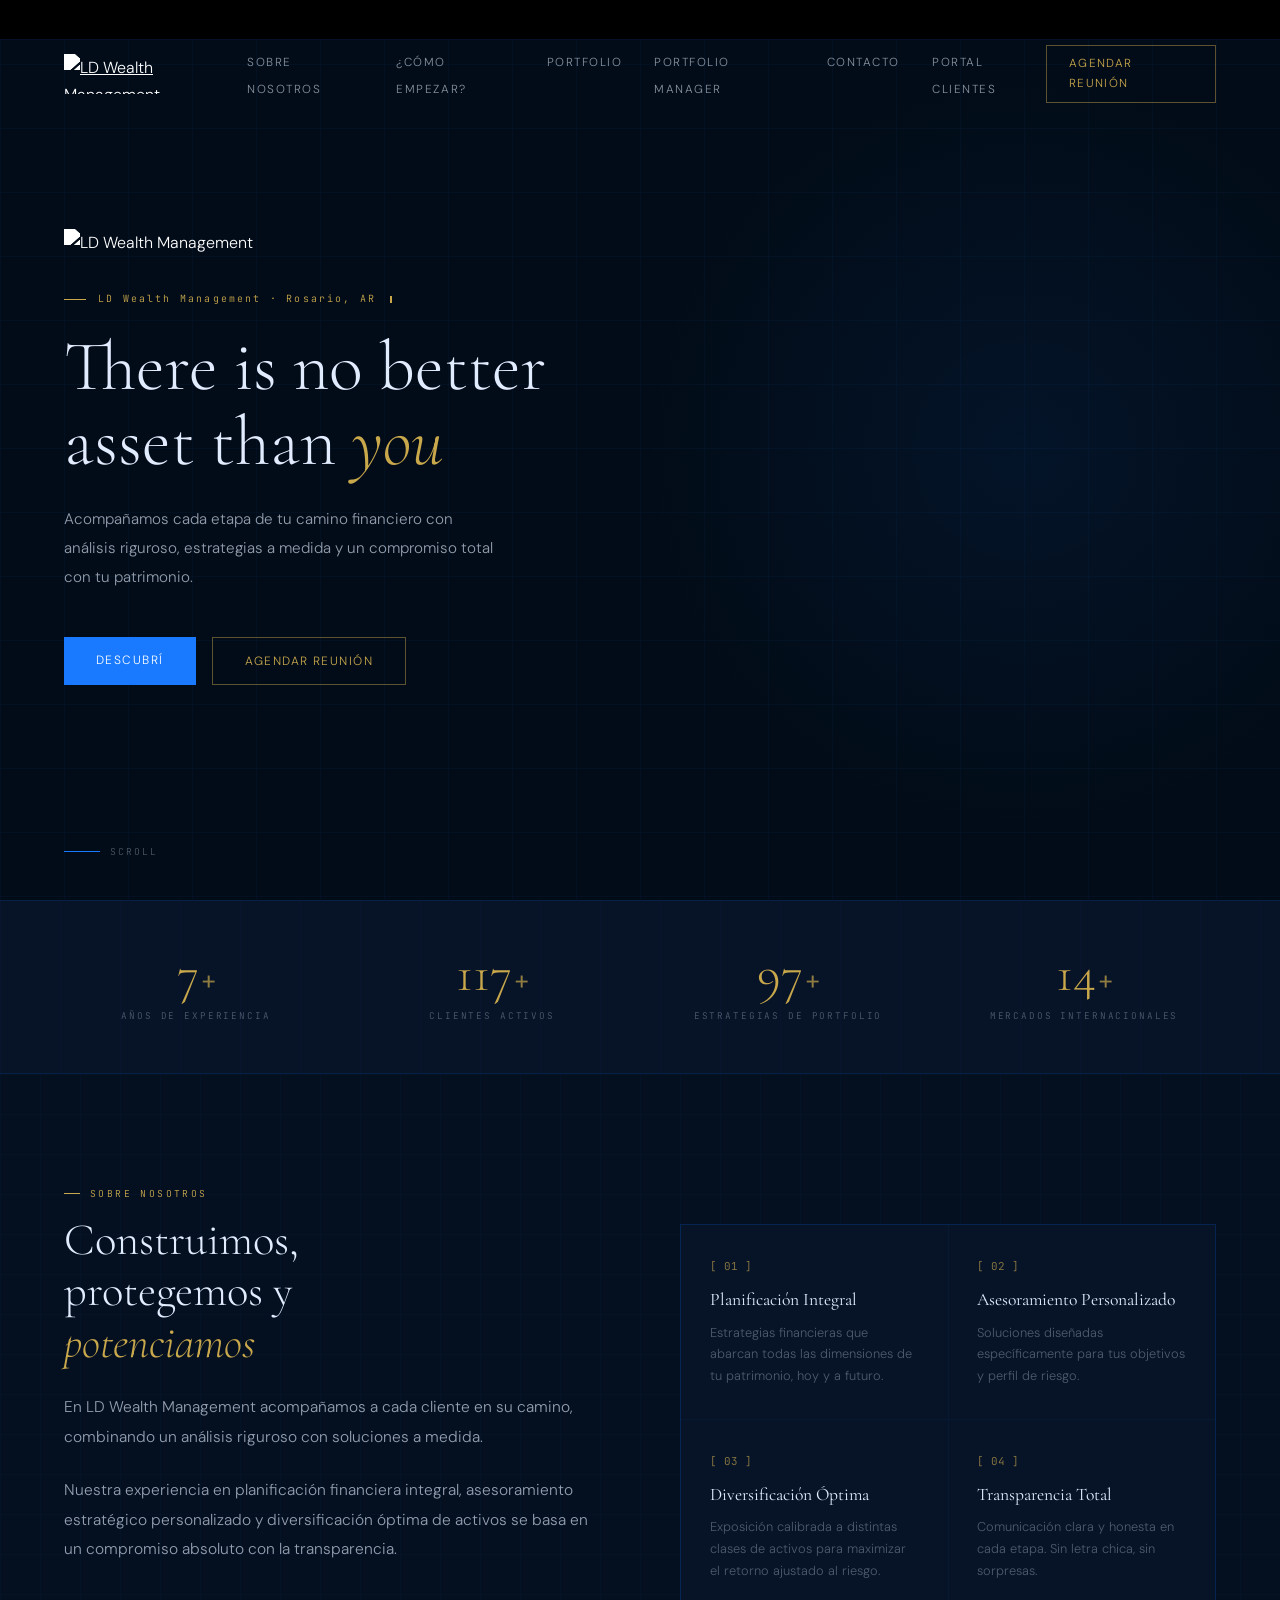
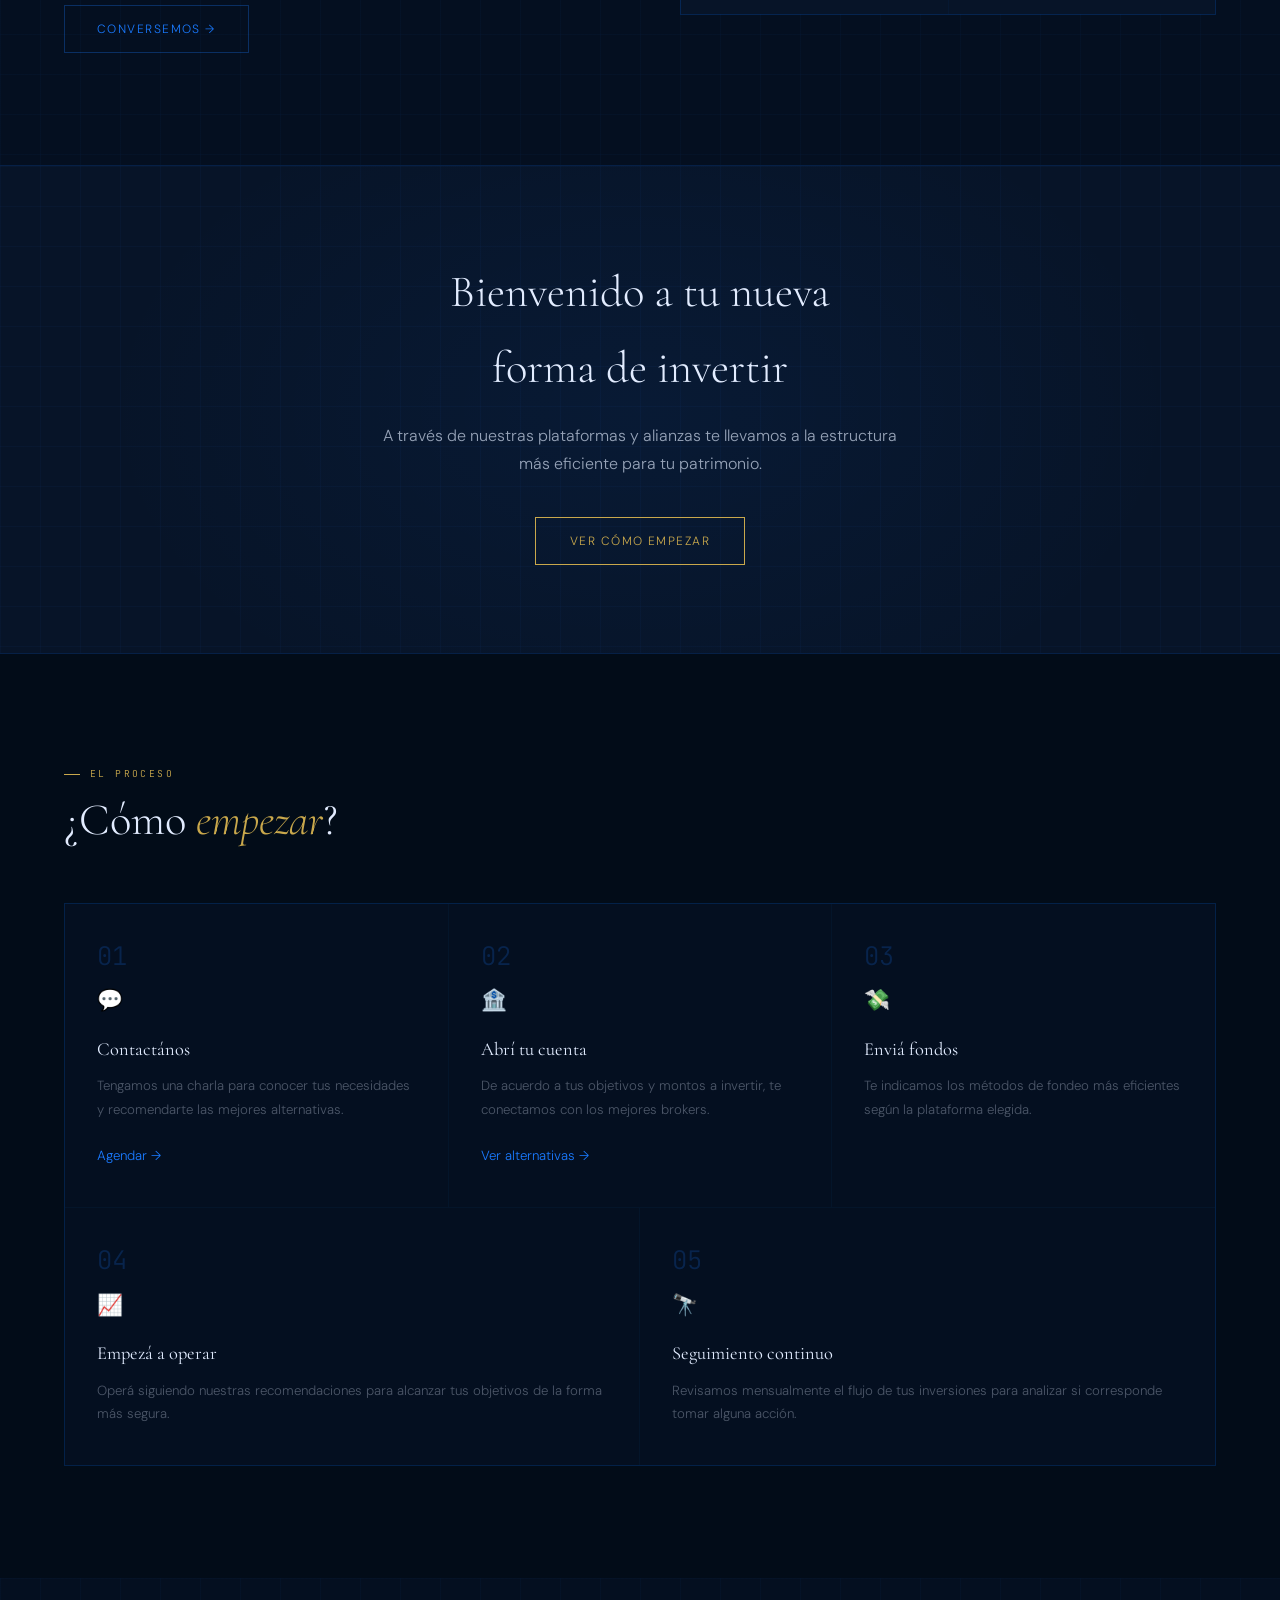
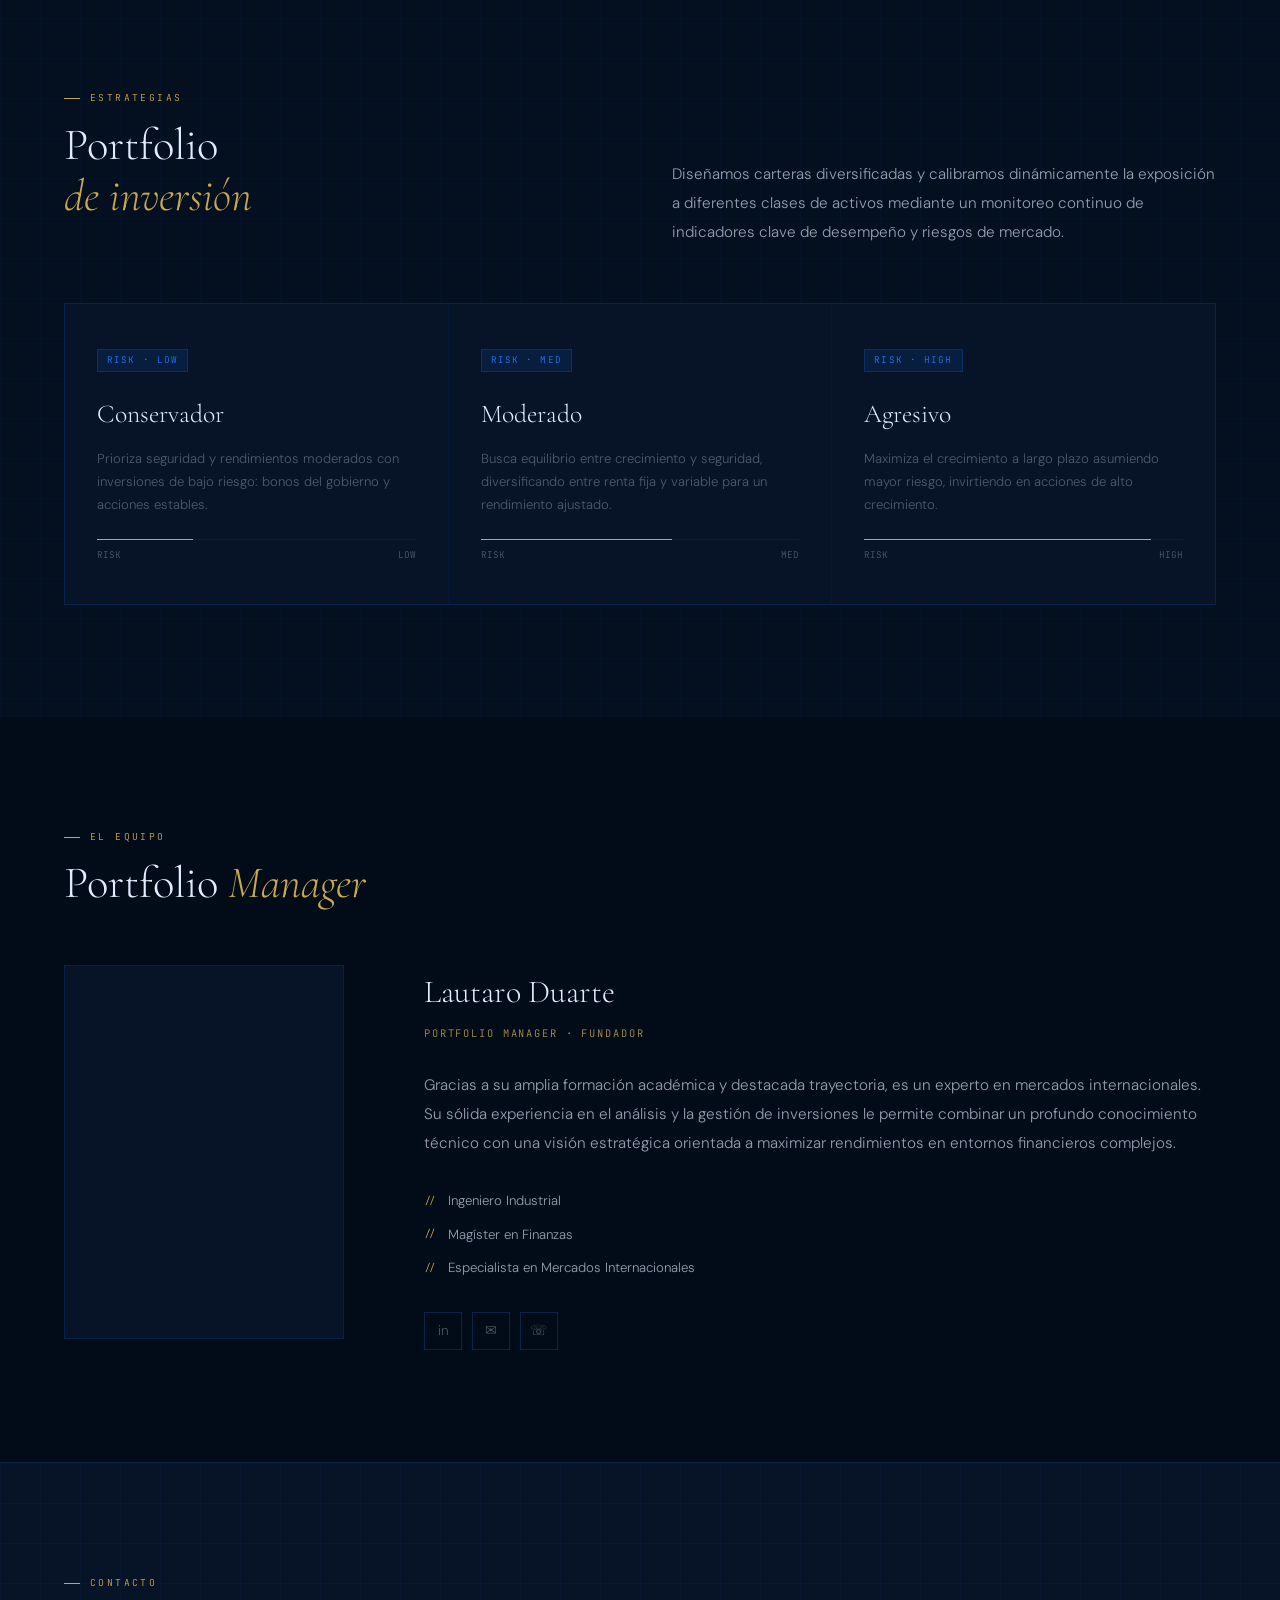
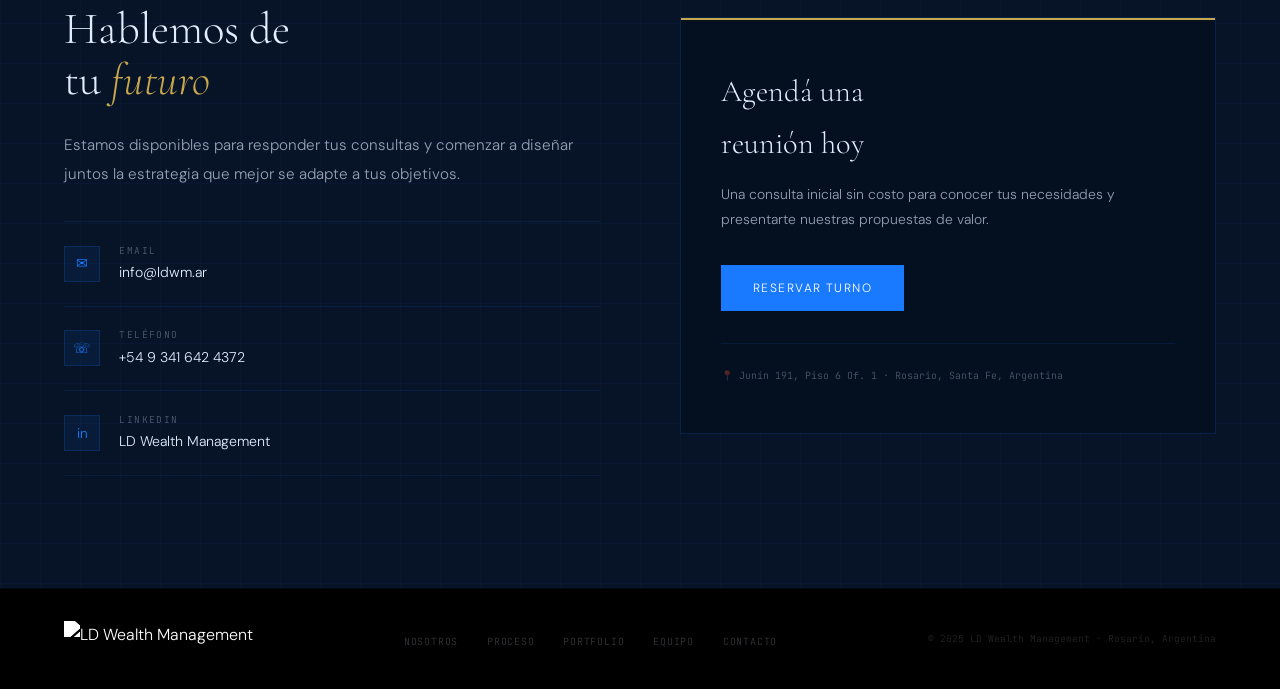
==== commit 87b7fd87: "Add redesigned index.html (dark 3D globe) + CLAUDE.md index.html: complete dark-theme redesign with " ====
--- a/index.html
+++ b/index.html
@@ -13,223 +13,216 @@
     *, *::before, *::after { box-sizing: border-box; margin: 0; padding: 0; }
 
     :root {
-      --blue:        #1565A0;
-      --blue-light:  #1976C8;
-      --blue-dim:    rgba(21, 101, 160, 0.12);
-      --blue-mid:    rgba(21, 101, 160, 0.28);
-      --bg:          #ffffff;
-      --bg2:         #f4f9fb;
-      --bg3:         #edf6ff;
-      --text:        #1a1a1a;
-      --text-mid:    #555555;
-      --text-dim:    #888888;
-      --serif:       'Cormorant Garamond', serif;
-      --sans:        'DM Sans', sans-serif;
-      --mono:        'JetBrains Mono', monospace;
+      --bg:        #020c18;
+      --bg2:       #040f20;
+      --bg3:       #071428;
+      --surf:      #0b1e36;
+      --bdr:       rgba(0,110,255,0.14);
+      --txt:       #e2ecff;
+      --txt2:      rgba(226,236,255,0.65);
+      --txt3:      rgba(226,236,255,0.32);
+      --blue:      #1a7aff;
+      --blue-dim:  rgba(26,122,255,0.10);
+      --gold:      #c9a84c;
+      --gold-dim:  rgba(201,168,76,0.08);
+      --serif:     'Cormorant Garamond', serif;
+      --sans:      'DM Sans', sans-serif;
+      --mono:      'JetBrains Mono', monospace;
     }
 
     html { scroll-behavior: smooth; }
-    body { background: var(--bg); color: var(--text); font-family: var(--sans); font-weight: 300; line-height: 1.7; overflow-x: hidden; cursor: none; }
-
-    /* ── CURSOR ───────────────────────────────────────── */
-    #cur-dot { width: 7px; height: 7px; background: var(--blue); border-radius: 50%; position: fixed; pointer-events: none; z-index: 9999; transform: translate(-50%,-50%); }
-    #cur-ring { width: 30px; height: 30px; border: 1.5px solid rgba(21,101,160,0.55); border-radius: 50%; position: fixed; pointer-events: none; z-index: 9998; transform: translate(-50%,-50%); transition: width 0.22s ease, height 0.22s ease, border-color 0.2s; }
-    body.cur-hover #cur-ring { width: 44px; height: 44px; border-color: rgba(21,101,160,0.35); }
-    @media (hover:none) { body { cursor: auto; } #cur-dot, #cur-ring { display: none; } }
-
-    /* ── TICKER (fixed, white) ────────────────────────── */
-    .ticker-wrap { background: #ffffff; border-bottom: 1px solid rgba(21,101,160,0.15); height: 40px; overflow: hidden; position: fixed; top: 0; left: 0; right: 0; z-index: 200; }
-
-    /* ── NAV (always blue) ────────────────────────────── */
-    nav { position: fixed; top: 40px; left: 0; right: 0; z-index: 100; padding: 0 5vw; display: flex; align-items: center; justify-content: space-between; height: 70px; background: transparent; transition: background 0.4s, box-shadow 0.4s; }
-    nav.scrolled { background: rgba(21,101,160,0.97); box-shadow: 0 4px 24px rgba(21,101,160,0.2); }
-    .nav-logo img { height: 42px; display: block; filter: brightness(0) invert(1); }
-    .nav-links { display: flex; gap: 2.2rem; list-style: none; }
-    .nav-links a { color: rgba(255,255,255,0.85); text-decoration: none; font-size: 0.78rem; letter-spacing: 0.12em; text-transform: uppercase; transition: color 0.25s; }
-    .nav-links a:hover { color: #ffffff; }
-    .nav-cta { background: rgba(255,255,255,0.15); border: 1px solid rgba(255,255,255,0.6); color: #fff; padding: 9px 22px; font-family: var(--sans); font-size: 0.75rem; letter-spacing: 0.1em; text-transform: uppercase; text-decoration: none; transition: background 0.25s; }
-    .nav-cta:hover { background: rgba(255,255,255,0.28); }
-    .hamburger { display: none; flex-direction: column; gap: 5px; cursor: pointer; }
-    .hamburger span { width: 24px; height: 1.5px; background: #ffffff; }
-
-    /* ── MOBILE MENU ──────────────────────────────────── */
-    .mobile-menu { display: none; position: fixed; inset: 0; background: rgba(255,255,255,0.98); z-index: 200; flex-direction: column; align-items: center; justify-content: center; gap: 2.5rem; }
-    .mobile-menu.open { display: flex; }
-    .mobile-menu a { font-family: var(--serif); font-size: 2rem; font-weight: 300; color: var(--text); text-decoration: none; transition: color 0.2s; }
-    .mobile-menu a:hover { color: var(--blue); }
-    .mobile-close { position: absolute; top: 1.5rem; right: 5vw; font-size: 1.8rem; color: var(--text-dim); cursor: pointer; background: none; border: none; }
-
-    /* ── HERO (cover image) ───────────────────────────── */
-    .hero { min-height: 100vh; display: flex; flex-direction: column; justify-content: center; align-items: flex-start; padding: 110px 5vw 6rem; position: relative; overflow: hidden; }
-    #particles-canvas { position: absolute; inset: 0; width: 100%; height: 100%; pointer-events: none; z-index: 1; opacity: 0.35; }
-    .hero-bg { position: absolute; inset: 0; background-image: url('cover.jpg'); background-size: cover; background-position: center; }
-    .hero-bg::after { content: ''; position: absolute; inset: 0; background: rgba(5, 18, 35, 0.70); }
-    #hero-chart { position: absolute; bottom: 0; right: 0; width: 420px; height: 120px; pointer-events: none; z-index: 1; opacity: 0.12; }
-    .hero-content { position: relative; z-index: 2; max-width: 820px; }
-    .hero-logo { margin-bottom: 2.5rem; }
-    .hero-logo img { height: 100px; filter: brightness(0) invert(1); }
-    .hero-eyebrow { font-family: var(--mono); font-size: 0.66rem; letter-spacing: 0.22em; color: #5BB8E0; margin-bottom: 1.5rem; display: flex; align-items: center; gap: 12px; }
-    .hero-eyebrow::before { content:''; width:28px; height:1px; background:#5BB8E0; }
-    .typed-cursor { display:inline-block; width:1.5px; height:0.75em; background:#5BB8E0; margin-left:2px; vertical-align:middle; animation:blink 1s step-end infinite; }
+    body { background: var(--bg); color: var(--txt); font-family: var(--sans); font-weight: 300; line-height: 1.7; overflow-x: hidden; cursor: none; }
+
+    /* ── CURSOR ── */
+    #cur-dot  { width:6px; height:6px; background:var(--gold); border-radius:50%; position:fixed; pointer-events:none; z-index:9999; transform:translate(-50%,-50%); }
+    #cur-ring { width:28px; height:28px; border:1px solid rgba(201,168,76,.45); border-radius:50%; position:fixed; pointer-events:none; z-index:9998; transform:translate(-50%,-50%); transition:width .22s,height .22s,border-color .2s; }
+    body.cur-hover #cur-ring { width:42px; height:42px; border-color:rgba(201,168,76,.25); }
+    @media(hover:none){ body{cursor:auto;} #cur-dot,#cur-ring{display:none;} }
+
+    /* ── TICKER ── */
+    .ticker-wrap { background:#000; border-bottom:1px solid rgba(26,122,255,.15); height:40px; overflow:hidden; position:fixed; top:0; left:0; right:0; z-index:200; }
+
+    /* ── NAV ── */
+    nav { position:fixed; top:40px; left:0; right:0; z-index:100; padding:0 5vw; display:flex; align-items:center; justify-content:space-between; height:68px; transition:background .4s,backdrop-filter .4s,box-shadow .4s; }
+    nav.scrolled { background:rgba(2,12,24,.92); backdrop-filter:blur(18px); box-shadow:0 1px 0 rgba(26,122,255,.12); }
+    .nav-logo img { height:40px; display:block; filter:brightness(0) invert(1); }
+    .nav-links { display:flex; gap:2rem; list-style:none; }
+    .nav-links a { color:rgba(226,236,255,.6); text-decoration:none; font-size:.73rem; letter-spacing:.13em; text-transform:uppercase; transition:color .25s; }
+    .nav-links a:hover { color:var(--txt); }
+    .nav-cta { border:1px solid rgba(201,168,76,.45); color:var(--gold); padding:8px 22px; font-family:var(--sans); font-size:.73rem; letter-spacing:.12em; text-transform:uppercase; text-decoration:none; transition:background .25s,border-color .25s; }
+    .nav-cta:hover { background:rgba(201,168,76,.08); border-color:var(--gold); }
+    .hamburger { display:none; flex-direction:column; gap:5px; cursor:pointer; }
+    .hamburger span { width:24px; height:1px; background:var(--txt); }
+
+    /* ── MOBILE MENU ── */
+    .mobile-menu { display:none; position:fixed; inset:0; background:rgba(2,12,24,.98); backdrop-filter:blur(20px); z-index:200; flex-direction:column; align-items:center; justify-content:center; gap:2.5rem; }
+    .mobile-menu.open { display:flex; }
+    .mobile-menu a { font-family:var(--serif); font-size:2.2rem; font-weight:300; color:var(--txt); text-decoration:none; transition:color .2s; }
+    .mobile-menu a:hover { color:var(--gold); }
+    .mobile-close { position:absolute; top:1.5rem; right:5vw; font-size:1.6rem; color:var(--txt3); cursor:pointer; background:none; border:none; }
+
+    /* ── HERO ── */
+    .hero { min-height:100vh; position:relative; overflow:hidden; display:flex; align-items:center; padding:110px 5vw 6rem; }
+    #globe-canvas { position:absolute; right:-2vw; top:50%; transform:translateY(-50%); width:52vw; height:52vw; max-width:700px; max-height:700px; pointer-events:all; z-index:1; opacity:0; transition:opacity 1.2s ease; }
+    #globe-canvas.ready { opacity:1; }
+    .hero-grid { position:absolute; inset:0; background-image:linear-gradient(rgba(26,122,255,.04) 1px,transparent 1px),linear-gradient(90deg,rgba(26,122,255,.04) 1px,transparent 1px); background-size:64px 64px; pointer-events:none; }
+    .hero-glow  { position:absolute; right:-10%; top:50%; transform:translateY(-50%); width:60vw; height:60vw; max-width:800px; max-height:800px; background:radial-gradient(ellipse,rgba(26,122,255,.07) 0%,transparent 70%); pointer-events:none; z-index:0; }
+    .hero-content { position:relative; z-index:2; max-width:580px; }
+    .hero-logo { margin-bottom:2.2rem; }
+    .hero-logo img { height:78px; filter:brightness(0) invert(1); }
+    .hero-eyebrow { font-family:var(--mono); font-size:.62rem; letter-spacing:.22em; color:var(--gold); margin-bottom:1.4rem; display:flex; align-items:center; gap:12px; }
+    .hero-eyebrow::before { content:''; width:22px; height:1px; background:var(--gold); }
+    .typed-cursor { display:inline-block; width:1.5px; height:.7em; background:var(--gold); margin-left:2px; vertical-align:middle; animation:blink 1s step-end infinite; }
     @keyframes blink { 0%,100%{opacity:1} 50%{opacity:0} }
-    .hero h1 { font-family: var(--serif); font-size: clamp(3rem, 6.5vw, 6rem); font-weight: 300; line-height: 1.08; color: #ffffff; margin-bottom: 1.8rem; }
-    .hero h1 em { font-style: italic; color: #5BB8E0; }
-    .hero-sub { font-size: 1rem; color: rgba(255,255,255,0.80); max-width: 460px; margin-bottom: 3rem; line-height: 1.85; }
-    .hero-actions { display: flex; gap: 1rem; flex-wrap: wrap; }
-    .btn-primary { background: var(--blue); color: #fff; padding: 14px 34px; text-decoration: none; font-size: 0.8rem; letter-spacing: 0.1em; text-transform: uppercase; font-family: var(--sans); display: inline-block; transition: background 0.25s, transform 0.2s; }
-    .btn-primary:hover { background: var(--blue-light); transform: translateY(-1px); }
-    .btn-ghost { border: 1.5px solid rgba(255,255,255,0.45); color: rgba(255,255,255,0.85); padding: 14px 34px; text-decoration: none; font-size: 0.8rem; letter-spacing: 0.1em; text-transform: uppercase; display: inline-block; transition: border-color 0.25s, color 0.25s; }
-    .btn-ghost:hover { border-color: #fff; color: #fff; }
-    .btn-ghost-dark { border: 1.5px solid var(--blue-mid); color: var(--blue); padding: 14px 34px; text-decoration: none; font-size: 0.8rem; letter-spacing: 0.1em; text-transform: uppercase; display: inline-block; transition: border-color 0.25s, color 0.25s, background 0.25s; }
-    .btn-ghost-dark:hover { border-color: var(--blue); background: var(--blue-dim); }
-    .hero-scroll { position: absolute; bottom: 2.5rem; left: 5vw; z-index: 2; display: flex; align-items: center; gap: 10px; font-family: var(--mono); font-size: 0.63rem; letter-spacing: 0.2em; text-transform: uppercase; color: rgba(255,255,255,0.5); }
-    .scroll-line { width: 40px; height: 1px; background: rgba(255,255,255,0.2); position: relative; overflow: hidden; }
-    .scroll-line::after { content:''; position:absolute; inset:0; background:#5BB8E0; animation:slideLine 2s ease-in-out infinite; }
+    .hero h1 { font-family:var(--serif); font-size:clamp(2.8rem,5.5vw,5.4rem); font-weight:300; line-height:1.06; color:var(--txt); margin-bottom:1.6rem; }
+    .hero h1 em { font-style:italic; color:var(--gold); }
+    .hero-sub { font-size:.95rem; color:var(--txt2); max-width:440px; margin-bottom:2.8rem; line-height:1.9; }
+    .hero-actions { display:flex; gap:1rem; flex-wrap:wrap; }
+    .btn-primary { background:var(--blue); color:#fff; padding:13px 32px; text-decoration:none; font-size:.75rem; letter-spacing:.12em; text-transform:uppercase; font-family:var(--sans); display:inline-block; transition:background .25s,transform .2s; }
+    .btn-primary:hover { background:#0066e0; transform:translateY(-1px); }
+    .btn-ghost  { border:1px solid rgba(201,168,76,.45); color:var(--gold); padding:13px 32px; text-decoration:none; font-size:.75rem; letter-spacing:.12em; text-transform:uppercase; display:inline-block; transition:background .25s,border-color .25s; }
+    .btn-ghost:hover { background:rgba(201,168,76,.08); border-color:var(--gold); }
+    .btn-ghost-dark { border:1px solid rgba(26,122,255,.3); color:var(--blue); padding:13px 32px; text-decoration:none; font-size:.75rem; letter-spacing:.12em; text-transform:uppercase; display:inline-block; transition:background .25s,border-color .25s; }
+    .btn-ghost-dark:hover { border-color:var(--blue); background:var(--blue-dim); }
+    .hero-scroll { position:absolute; bottom:2.5rem; left:5vw; z-index:2; display:flex; align-items:center; gap:10px; font-family:var(--mono); font-size:.6rem; letter-spacing:.2em; text-transform:uppercase; color:var(--txt3); }
+    .scroll-line { width:36px; height:1px; background:rgba(26,122,255,.2); position:relative; overflow:hidden; }
+    .scroll-line::after { content:''; position:absolute; inset:0; background:var(--blue); animation:slideLine 2s ease-in-out infinite; }
     @keyframes slideLine { 0%{transform:translateX(-100%)} 100%{transform:translateX(100%)} }
 
-    /* ── STATS STRIP ──────────────────────────────────── */
-    .stats-strip { background: var(--blue); padding: 3rem 5vw; position: relative; overflow: hidden; }
-    .stats-strip::before { content:''; position:absolute; inset:0; background: repeating-linear-gradient(90deg, rgba(255,255,255,0.03) 0px, rgba(255,255,255,0.03) 1px, transparent 1px, transparent 60px); }
-    #stats-chart { position:absolute; bottom:0; right:0; width:100%; height:100%; pointer-events:none; opacity:0.07; }
+    /* ── STATS ── */
+    .stats-strip { background:var(--bg3); border-top:1px solid var(--bdr); border-bottom:1px solid var(--bdr); padding:3rem 5vw; position:relative; overflow:hidden; }
+    .stats-strip::before { content:''; position:absolute; inset:0; background:repeating-linear-gradient(90deg,rgba(26,122,255,.025) 0,rgba(26,122,255,.025) 1px,transparent 1px,transparent 60px); }
     .stats-inner { max-width:1200px; margin:0 auto; display:grid; grid-template-columns:repeat(4,1fr); gap:2rem; position:relative; z-index:1; }
     .stat-item { text-align:center; }
-    .stat-num { font-family:var(--serif); font-size:clamp(2.6rem,4.5vw,3.8rem); font-weight:300; color:#fff; line-height:1; display:flex; align-items:baseline; justify-content:center; gap:2px; }
-    .stat-suffix { font-family:var(--mono); font-size:0.5em; opacity:0.75; }
-    .stat-label { font-family:var(--mono); font-size:0.6rem; letter-spacing:0.2em; text-transform:uppercase; color:rgba(255,255,255,0.55); margin-top:0.55rem; }
-    @media (max-width:600px) { .stats-inner { grid-template-columns:repeat(2,1fr); } }
-
-    /* ── SHARED ───────────────────────────────────────── */
-    section { padding: 7rem 5vw; }
-    .section-label { font-family:var(--mono); font-size:0.63rem; letter-spacing:0.25em; text-transform:uppercase; color:var(--blue); margin-bottom:0.8rem; display:flex; align-items:center; gap:10px; }
-    .section-label::before { content:''; width:18px; height:1px; background:var(--blue); }
-    h2.section-title { font-family:var(--serif); font-size:clamp(2.2rem,4vw,3.6rem); font-weight:300; line-height:1.15; color:var(--text); margin-bottom:1.5rem; }
-    h2.section-title em { font-style:italic; color:var(--blue); }
-
-    /* ── ABOUT ────────────────────────────────────────── */
-    .about-section { background:#ffffff; border:none; }
-    .about-inner { display:grid; grid-template-columns:1fr 1fr; gap:5rem; align-items:center; max-width:1200px; margin:0 auto; }
-    .about-text p { color:var(--text-mid); font-size:1rem; line-height:1.9; margin-bottom:1.5rem; }
-    .about-pillars { display:grid; grid-template-columns:1fr 1fr; gap:1px; background:var(--blue-dim); border:1px solid var(--blue-dim); }
-    .pillar { background:var(--bg2); padding:2rem 1.8rem; transition:background 0.3s; position:relative; overflow:hidden; }
-    .pillar::after { content:''; position:absolute; bottom:0; left:0; width:0; height:2px; background:var(--blue); transition:width 0.4s ease; }
-    .pillar:hover { background:#fff; }
+    .stat-num { font-family:var(--serif); font-size:clamp(2.4rem,4vw,3.6rem); font-weight:300; color:var(--gold); line-height:1; display:flex; align-items:baseline; justify-content:center; gap:2px; }
+    .stat-suffix { font-family:var(--mono); font-size:.5em; opacity:.7; }
+    .stat-label { font-family:var(--mono); font-size:.58rem; letter-spacing:.2em; text-transform:uppercase; color:var(--txt3); margin-top:.55rem; }
+
+    /* ── SHARED ── */
+    section { padding:7rem 5vw; }
+    .section-label { font-family:var(--mono); font-size:.6rem; letter-spacing:.25em; text-transform:uppercase; color:var(--gold); margin-bottom:.8rem; display:flex; align-items:center; gap:10px; }
+    .section-label::before { content:''; width:16px; height:1px; background:var(--gold); }
+    h2.section-title { font-family:var(--serif); font-size:clamp(2rem,3.5vw,3.2rem); font-weight:300; line-height:1.15; color:var(--txt); margin-bottom:1.5rem; }
+    h2.section-title em { font-style:italic; color:var(--gold); }
+
+    /* ── ABOUT ── */
+    .about-section { background:var(--bg2); position:relative; overflow:hidden; }
+    .about-section::before { content:''; position:absolute; inset:0; background-image:linear-gradient(rgba(26,122,255,.03) 1px,transparent 1px),linear-gradient(90deg,rgba(26,122,255,.03) 1px,transparent 1px); background-size:40px 40px; pointer-events:none; }
+    .about-inner { display:grid; grid-template-columns:1fr 1fr; gap:5rem; align-items:center; max-width:1200px; margin:0 auto; position:relative; z-index:1; }
+    .about-text p { color:var(--txt2); font-size:.97rem; line-height:1.9; margin-bottom:1.5rem; }
+    .about-pillars { display:grid; grid-template-columns:1fr 1fr; gap:1px; background:rgba(26,122,255,.08); border:1px solid var(--bdr); }
+    .pillar { background:var(--bg3); padding:2rem 1.8rem; transition:background .3s; position:relative; overflow:hidden; }
+    .pillar::after { content:''; position:absolute; bottom:0; left:0; width:0; height:1px; background:var(--gold); transition:width .4s ease; }
+    .pillar:hover { background:rgba(201,168,76,.04); }
     .pillar:hover::after { width:100%; }
-    .pillar-icon { font-family:var(--mono); font-size:0.72rem; color:var(--blue); margin-bottom:0.6rem; opacity:0.7; }
-    .pillar h4 { font-family:var(--serif); font-size:1.1rem; font-weight:400; color:var(--text); margin-bottom:0.4rem; }
-    .pillar p { font-size:0.82rem; color:var(--text-dim); line-height:1.7; }
-
-    /* ── BANNER ───────────────────────────────────────── */
-    .banner { background:var(--blue); padding:5.5rem 5vw; text-align:center; position:relative; overflow:hidden; }
-    .banner::before { content:''; position:absolute; inset:0; background:radial-gradient(ellipse 70% 100% at 50% 50%, rgba(255,255,255,0.07) 0%, transparent 70%); }
-    .banner::after { content:''; position:absolute; inset:0; background-image:linear-gradient(rgba(255,255,255,0.04) 1px, transparent 1px), linear-gradient(90deg, rgba(255,255,255,0.04) 1px, transparent 1px); background-size:40px 40px; }
-    .banner h2 { font-family:var(--serif); font-size:clamp(2rem,4vw,3.2rem); font-weight:300; color:#fff; margin-bottom:1rem; position:relative; z-index:1; }
-    .banner p { color:rgba(255,255,255,0.82); max-width:540px; margin:0 auto 2.5rem; position:relative; z-index:1; }
-    .btn-banner { background:#fff; color:var(--blue); padding:14px 34px; text-decoration:none; font-size:0.8rem; letter-spacing:0.1em; text-transform:uppercase; font-family:var(--sans); display:inline-block; position:relative; z-index:1; transition:background 0.25s, transform 0.2s; }
-    .btn-banner:hover { background:rgba(255,255,255,0.88); transform:translateY(-1px); }
-
-    /* ── STEPS ────────────────────────────────────────── */
+    .pillar-icon { font-family:var(--mono); font-size:.68rem; color:var(--gold); margin-bottom:.6rem; opacity:.7; }
+    .pillar h4 { font-family:var(--serif); font-size:1.1rem; font-weight:400; color:var(--txt); margin-bottom:.4rem; }
+    .pillar p { font-size:.8rem; color:var(--txt3); line-height:1.7; }
+
+    /* ── BANNER ── */
+    .banner { background:var(--bg3); border-top:1px solid var(--bdr); border-bottom:1px solid var(--bdr); padding:5.5rem 5vw; text-align:center; position:relative; overflow:hidden; }
+    .banner::before { content:''; position:absolute; inset:0; background:radial-gradient(ellipse 60% 100% at 50% 50%,rgba(26,122,255,.06) 0%,transparent 70%); }
+    .banner::after  { content:''; position:absolute; inset:0; background-image:linear-gradient(rgba(26,122,255,.04) 1px,transparent 1px),linear-gradient(90deg,rgba(26,122,255,.04) 1px,transparent 1px); background-size:40px 40px; }
+    .banner h2 { font-family:var(--serif); font-size:clamp(2rem,3.5vw,2.8rem); font-weight:300; color:var(--txt); margin-bottom:1rem; position:relative; z-index:1; }
+    .banner p  { color:var(--txt2); max-width:520px; margin:0 auto 2.5rem; position:relative; z-index:1; }
+    .btn-banner { background:transparent; border:1px solid var(--gold); color:var(--gold); padding:13px 34px; text-decoration:none; font-size:.75rem; letter-spacing:.12em; text-transform:uppercase; font-family:var(--sans); display:inline-block; position:relative; z-index:1; transition:background .25s,transform .2s; }
+    .btn-banner:hover { background:rgba(201,168,76,.09); transform:translateY(-1px); }
+
+    /* ── STEPS ── */
+    .steps-section { background:var(--bg); }
     .steps-wrap { max-width:1200px; margin:0 auto; }
-    .steps-grid { display:grid; grid-template-columns:repeat(6,1fr); gap:1px; background:rgba(21,101,160,0.12); border:1px solid rgba(21,101,160,0.2); margin-top:3.5rem; }
-    .step-card { grid-column:span 2; background:var(--bg); padding:2.5rem 2rem; transition:background 0.3s; position:relative; overflow:hidden; }
+    .steps-grid { display:grid; grid-template-columns:repeat(6,1fr); gap:1px; background:rgba(26,122,255,.08); border:1px solid var(--bdr); margin-top:3.5rem; }
+    .step-card  { grid-column:span 2; background:var(--bg2); padding:2.5rem 2rem; transition:background .3s; position:relative; overflow:hidden; }
     .card-center { grid-column:span 3; }
-    .step-card::after { content:''; position:absolute; top:0; left:0; width:2px; height:0; background:var(--blue); transition:height 0.4s ease; pointer-events:none; }
-    .step-card:hover { background:var(--bg3); }
-    .step-card:hover::after { height:100%; }
-    .step-num { font-family:var(--mono); font-size:1.8rem; font-weight:300; color:rgba(21,101,160,0.22); line-height:1; margin-bottom:0.8rem; }
-    .step-icon { font-size:1.4rem; margin-bottom:1rem; }
-    .step-card h3 { font-family:var(--serif); font-size:1.2rem; font-weight:400; color:var(--text); margin-bottom:0.6rem; }
-    .step-card p { font-size:0.85rem; color:var(--text-dim); line-height:1.75; }
-    .step-card a { color:var(--blue); text-decoration:none; }
-    .step-card a:hover { text-decoration:underline; }
-
-    /* ── PORTFOLIO ────────────────────────────────────── */
-    .portfolio-section { background:var(--blue); border:none; }
-    .portfolio-section::after { content:""; position:absolute; inset:0; background-image:linear-gradient(rgba(255,255,255,0.04) 1px, transparent 1px), linear-gradient(90deg, rgba(255,255,255,0.04) 1px, transparent 1px); background-size:40px 40px; pointer-events:none; }
-    .portfolio-section { position:relative; overflow:hidden; }
+    .step-card::after { content:''; position:absolute; top:0; left:0; width:0; height:2px; background:var(--gold); transition:width .4s ease; pointer-events:none; }
+    .step-card:hover { background:rgba(201,168,76,.03); }
+    .step-card:hover::after { width:100%; }
+    .step-num { font-family:var(--mono); font-size:1.6rem; font-weight:300; color:rgba(26,122,255,.2); line-height:1; margin-bottom:.8rem; }
+    .step-icon { font-size:1.3rem; margin-bottom:1rem; }
+    .step-card h3 { font-family:var(--serif); font-size:1.15rem; font-weight:400; color:var(--txt); margin-bottom:.6rem; }
+    .step-card p  { font-size:.83rem; color:var(--txt3); line-height:1.75; }
+    .step-card a  { color:var(--blue); text-decoration:none; }
+    .step-card a:hover { color:var(--gold); }
+
+    /* ── PORTFOLIO ── */
+    .portfolio-section { background:var(--bg2); position:relative; overflow:hidden; }
+    .portfolio-section::before { content:''; position:absolute; inset:0; background-image:linear-gradient(rgba(26,122,255,.03) 1px,transparent 1px),linear-gradient(90deg,rgba(26,122,255,.03) 1px,transparent 1px); background-size:40px 40px; pointer-events:none; }
     .portfolio-inner { max-width:1200px; margin:0 auto; position:relative; z-index:1; }
-    .portfolio-section .section-label { color:rgba(255,255,255,0.75); }
-    .portfolio-section .section-label::before { background:rgba(255,255,255,0.5); }
-    .portfolio-section h2.section-title { color:#ffffff; }
-    .portfolio-section h2.section-title em { color:rgba(255,255,255,0.8); font-style:italic; }
-    .portfolio-section .portfolio-intro p { color:rgba(255,255,255,0.78); }
     .portfolio-intro { display:grid; grid-template-columns:1fr 1fr; gap:4rem; margin-bottom:3.5rem; align-items:end; }
-    .portfolio-intro p { color:var(--text-mid); line-height:1.9; font-size:0.95rem; }
-    .portfolio-cards { display:grid; grid-template-columns:repeat(3,1fr); gap:1.5rem; }
-    .port-card { background:#ffffff; border:1px solid rgba(255,255,255,0.25); padding:2.5rem 2rem; transition:border-color 0.3s, transform 0.3s, box-shadow 0.3s; position:relative; overflow:hidden; }
-    .port-card::before { content:''; position:absolute; top:0; left:0; right:0; height:3px; background:var(--blue); opacity:0; transition:opacity 0.3s; }
-    .port-card:hover { border-color:rgba(255,255,255,0.6); transform:translateY(-4px); box-shadow:0 12px 32px rgba(0,0,0,0.15); }
+    .portfolio-intro p { color:var(--txt2); line-height:1.9; font-size:.95rem; }
+    .portfolio-cards { display:grid; grid-template-columns:repeat(3,1fr); gap:1px; background:rgba(26,122,255,.08); border:1px solid var(--bdr); }
+    .port-card { background:var(--bg3); padding:2.5rem 2rem; transition:background .3s; position:relative; overflow:hidden; }
+    .port-card::before { content:''; position:absolute; top:0; left:0; right:0; height:2px; background:var(--gold); opacity:0; transition:opacity .3s; }
+    .port-card:hover { background:rgba(201,168,76,.04); }
     .port-card:hover::before { opacity:1; }
-    .port-badge { display:inline-block; background:rgba(21,101,160,0.1); color:var(--blue); font-family:var(--mono); font-size:0.6rem; letter-spacing:0.12em; text-transform:uppercase; padding:3px 9px; margin-bottom:1.2rem; }
-    .port-card h3 { font-family:var(--serif); font-size:1.7rem; font-weight:300; color:var(--text); margin-bottom:0.8rem; }
-    .port-card p { font-size:0.83rem; color:var(--text-dim); line-height:1.75; }
-    .port-meter { margin-top:1.4rem; height:2px; background:rgba(21,101,160,0.15); position:relative; }
-    .port-meter-fill { position:absolute; left:0; top:0; bottom:0; background:var(--blue); width:0; transition:width 1.4s cubic-bezier(0.4,0,0.2,1); }
-    .port-meta { display:flex; justify-content:space-between; margin-top:0.5rem; font-family:var(--mono); font-size:0.6rem; color:var(--text-dim); }
-
-    /* ── TEAM ─────────────────────────────────────────── */
-    .team-section { max-width:1200px; margin:0 auto; }
-    .team-inner { display:grid; grid-template-columns:300px 1fr; gap:5rem; align-items:start; margin-top:3.5rem; }
-    .team-photo-frame { width:100%; aspect-ratio:3/4; background:var(--bg3); border:1px solid var(--blue-dim); overflow:hidden; }
+    .port-badge { display:inline-block; background:rgba(26,122,255,.1); color:var(--blue); font-family:var(--mono); font-size:.58rem; letter-spacing:.12em; text-transform:uppercase; padding:3px 9px; margin-bottom:1.2rem; border:1px solid rgba(26,122,255,.2); }
+    .port-card h3 { font-family:var(--serif); font-size:1.6rem; font-weight:300; color:var(--txt); margin-bottom:.8rem; }
+    .port-card p  { font-size:.82rem; color:var(--txt3); line-height:1.75; }
+    .port-meter { margin-top:1.4rem; height:1px; background:rgba(26,122,255,.1); position:relative; }
+    .port-meter-fill { position:absolute; left:0; top:0; bottom:0; background:var(--gold); width:0; transition:width 1.4s cubic-bezier(.4,0,.2,1); }
+    .port-meta { display:flex; justify-content:space-between; margin-top:.5rem; font-family:var(--mono); font-size:.58rem; color:var(--txt3); }
+
+    /* ── TEAM ── */
+    .team-inner-wrap { max-width:1200px; margin:0 auto; }
+    .team-inner { display:grid; grid-template-columns:280px 1fr; gap:5rem; align-items:start; margin-top:3.5rem; }
+    .team-photo-frame { width:100%; aspect-ratio:3/4; background:var(--bg3); border:1px solid var(--bdr); overflow:hidden; }
     .team-photo-frame img { width:100%; height:100%; object-fit:cover; }
-    .team-name { font-family:var(--serif); font-size:clamp(2rem,3vw,2.8rem); font-weight:300; color:var(--text); margin-bottom:0.3rem; }
-    .team-role { font-family:var(--mono); font-size:0.7rem; letter-spacing:0.18em; text-transform:uppercase; color:var(--blue); margin-bottom:1.8rem; opacity:0.8; }
-    .team-bio { color:var(--text-mid); font-size:0.97rem; line-height:1.9; margin-bottom:2rem; }
-    .team-credentials { display:flex; flex-direction:column; gap:0.7rem; margin-bottom:2rem; }
-    .credential { display:flex; align-items:center; gap:12px; font-size:0.85rem; color:var(--text-mid); }
-    .credential::before { content:'//'; font-family:var(--mono); font-size:0.65rem; color:var(--blue); flex-shrink:0; }
+    .team-name { font-family:var(--serif); font-size:clamp(1.8rem,2.5vw,2.6rem); font-weight:300; color:var(--txt); margin-bottom:.3rem; }
+    .team-role { font-family:var(--mono); font-size:.65rem; letter-spacing:.18em; text-transform:uppercase; color:var(--gold); margin-bottom:1.8rem; opacity:.85; }
+    .team-bio  { color:var(--txt2); font-size:.95rem; line-height:1.9; margin-bottom:2rem; }
+    .team-credentials { display:flex; flex-direction:column; gap:.7rem; margin-bottom:2rem; }
+    .credential { display:flex; align-items:center; gap:12px; font-size:.83rem; color:var(--txt2); }
+    .credential::before { content:'//'; font-family:var(--mono); font-size:.62rem; color:var(--gold); flex-shrink:0; }
     .team-socials { display:flex; gap:10px; }
-    .social-btn { width:40px; height:40px; border:1px solid var(--blue-mid); display:flex; align-items:center; justify-content:center; color:var(--text-mid); text-decoration:none; font-size:0.88rem; transition:border-color 0.25s, color 0.25s, background 0.25s; }
-    .social-btn:hover { border-color:var(--blue); color:var(--blue); background:var(--blue-dim); }
-
-    /* ── CONTACT ──────────────────────────────────────── */
-    .contact-section { background:var(--blue); border:none; }
-    .contact-section::after { content:""; position:absolute; inset:0; background-image:linear-gradient(rgba(255,255,255,0.04) 1px, transparent 1px), linear-gradient(90deg, rgba(255,255,255,0.04) 1px, transparent 1px); background-size:40px 40px; pointer-events:none; }
-    .contact-section { position:relative; overflow:hidden; }
+    .social-btn { width:38px; height:38px; border:1px solid rgba(26,122,255,.22); display:flex; align-items:center; justify-content:center; color:var(--txt3); text-decoration:none; font-size:.85rem; transition:border-color .25s,color .25s,background .25s; }
+    .social-btn:hover { border-color:var(--gold); color:var(--gold); background:rgba(201,168,76,.06); }
+
+    /* ── CONTACT ── */
+    .contact-section { background:var(--bg3); position:relative; overflow:hidden; border-top:1px solid var(--bdr); }
+    .contact-section::before { content:''; position:absolute; inset:0; background-image:linear-gradient(rgba(26,122,255,.04) 1px,transparent 1px),linear-gradient(90deg,rgba(26,122,255,.04) 1px,transparent 1px); background-size:40px 40px; pointer-events:none; }
     .contact-inner { max-width:1200px; margin:0 auto; display:grid; grid-template-columns:1fr 1fr; gap:5rem; align-items:center; position:relative; z-index:1; }
-    .contact-section .section-label { color:rgba(255,255,255,0.75); }
-    .contact-section .section-label::before { background:rgba(255,255,255,0.5); }
-    .contact-section h2.section-title { color:#ffffff; }
-    .contact-section h2.section-title em { color:rgba(255,255,255,0.8); font-style:italic; }
-    .contact-desc { color:rgba(255,255,255,0.80); font-size:0.95rem; line-height:1.9; margin-bottom:2rem; }
-    .contact-item { display:flex; align-items:center; gap:1.2rem; padding:1.3rem 0; border-bottom:1px solid rgba(255,255,255,0.2); text-decoration:none; transition:padding-left 0.25s; }
-    .contact-items .contact-item:first-child { border-top:1px solid rgba(255,255,255,0.2); }
+    .contact-desc { color:var(--txt2); font-size:.95rem; line-height:1.9; margin-bottom:2rem; }
+    .contact-item { display:flex; align-items:center; gap:1.2rem; padding:1.3rem 0; border-bottom:1px solid rgba(26,122,255,.1); text-decoration:none; transition:padding-left .25s; }
+    .contact-items .contact-item:first-child { border-top:1px solid rgba(26,122,255,.1); }
     .contact-item:hover { padding-left:6px; }
-    .contact-icon { width:38px; height:38px; background:rgba(255,255,255,0.15); display:flex; align-items:center; justify-content:center; color:#ffffff; font-size:0.9rem; flex-shrink:0; }
-    .contact-item-label { font-family:var(--mono); font-size:0.62rem; letter-spacing:0.15em; text-transform:uppercase; color:rgba(255,255,255,0.55); margin-bottom:2px; }
-    .contact-item-value { font-size:0.9rem; color:#ffffff; }
-    .cta-box { background:#ffffff; border:none; padding:3rem 2.5rem; position:relative; overflow:hidden; }
-    .cta-box::before { content:''; position:absolute; top:0; left:0; right:0; height:3px; background:var(--blue); }
-    .cta-box h3 { font-family:var(--serif); font-size:2rem; font-weight:300; color:var(--text); margin-bottom:0.8rem; }
-    .cta-box p { color:var(--text-mid); font-size:0.88rem; margin-bottom:2rem; line-height:1.8; }
-    .cta-address { margin-top:2rem; padding-top:1.5rem; border-top:1px solid rgba(21,101,160,0.2); font-family:var(--mono); font-size:0.64rem; color:var(--text-dim); }
-
-    /* ── FOOTER ───────────────────────────────────────── */
-    footer { background:#111; padding:2rem 5vw; }
+    .contact-icon { width:36px; height:36px; background:rgba(26,122,255,.08); border:1px solid rgba(26,122,255,.18); display:flex; align-items:center; justify-content:center; color:var(--blue); font-size:.85rem; flex-shrink:0; }
+    .contact-item-label { font-family:var(--mono); font-size:.6rem; letter-spacing:.15em; text-transform:uppercase; color:var(--txt3); margin-bottom:2px; }
+    .contact-item-value { font-size:.88rem; color:var(--txt); }
+    .cta-box { background:var(--bg2); border:1px solid rgba(26,122,255,.18); padding:3rem 2.5rem; position:relative; overflow:hidden; }
+    .cta-box::before { content:''; position:absolute; top:0; left:0; right:0; height:2px; background:var(--gold); }
+    .cta-box h3 { font-family:var(--serif); font-size:1.9rem; font-weight:300; color:var(--txt); margin-bottom:.8rem; }
+    .cta-box p  { color:var(--txt2); font-size:.87rem; margin-bottom:2rem; line-height:1.8; }
+    .cta-address { margin-top:2rem; padding-top:1.5rem; border-top:1px solid rgba(26,122,255,.1); font-family:var(--mono); font-size:.62rem; color:var(--txt3); }
+
+    /* ── FOOTER ── */
+    footer { background:#000; border-top:1px solid rgba(26,122,255,.08); padding:2rem 5vw; }
     .footer-inner { max-width:1200px; margin:0 auto; display:flex; justify-content:space-between; align-items:center; flex-wrap:wrap; gap:1rem; }
-    .footer-logo img { height:38px; filter:brightness(0) invert(1); display:block; }
+    .footer-logo img { height:36px; filter:brightness(0) invert(1); display:block; }
     .footer-links { display:flex; gap:1.8rem; list-style:none; }
-    .footer-links a { font-family:var(--mono); font-size:0.65rem; color:rgba(255,255,255,0.4); text-decoration:none; letter-spacing:0.08em; text-transform:uppercase; transition:color 0.2s; }
-    .footer-links a:hover { color:var(--blue); }
-    .footer-meta { font-family:var(--mono); font-size:0.62rem; color:rgba(255,255,255,0.22); }
-
-    /* ── REVEAL ───────────────────────────────────────── */
-    .reveal { opacity:0; transform:translateY(20px); transition:opacity 0.8s ease, transform 0.8s ease; }
+    .footer-links a { font-family:var(--mono); font-size:.62rem; color:rgba(226,236,255,.22); text-decoration:none; letter-spacing:.08em; text-transform:uppercase; transition:color .2s; }
+    .footer-links a:hover { color:var(--gold); }
+    .footer-meta { font-family:var(--mono); font-size:.6rem; color:rgba(226,236,255,.15); }
+
+    /* ── REVEAL ── */
+    .reveal { opacity:0; transform:translateY(22px); transition:opacity .9s ease,transform .9s ease; }
     .reveal.visible { opacity:1; transform:none; }
     .d1{transition-delay:.1s} .d2{transition-delay:.2s} .d3{transition-delay:.3s} .d4{transition-delay:.4s}
 
-    /* ── RESPONSIVE ───────────────────────────────────── */
-    @media (max-width:920px) {
-      .nav-links, .nav-cta { display:none; }
+    /* ── RESPONSIVE ── */
+    @media(max-width:960px){
+      #globe-canvas { right:-15%; width:80vw; height:80vw; opacity:.15!important; pointer-events:none; }
+    }
+    @media(max-width:920px){
+      .nav-links,.nav-cta { display:none; }
       .hamburger { display:flex; }
-      .about-inner, .team-inner, .contact-inner, .portfolio-intro { grid-template-columns:1fr; gap:2.5rem; }
+      .about-inner,.team-inner,.contact-inner,.portfolio-intro { grid-template-columns:1fr; gap:2.5rem; }
       .portfolio-cards { grid-template-columns:1fr; }
-      .team-photo-frame { max-width:240px; }
+      .team-photo-frame { max-width:220px; }
       .steps-grid { grid-template-columns:repeat(2,1fr); }
-      .step-card, .card-center { grid-column:span 1; }
+      .step-card,.card-center { grid-column:span 1; }
     }
-    @media (max-width:600px) {
+    @media(max-width:600px){
       .steps-grid { grid-template-columns:1fr; }
-      .step-card, .card-center { grid-column:span 1; }
       .stats-inner { grid-template-columns:repeat(2,1fr); }
       .footer-inner { flex-direction:column; align-items:flex-start; }
       .footer-links { flex-wrap:wrap; gap:1rem; }
@@ -237,7 +230,6 @@
   </style>
 </head>
 <body>
-
   <div id="cur-dot"></div>
   <div id="cur-ring"></div>
 
@@ -246,20 +238,20 @@
     <div class="tradingview-widget-container" style="height:40px;">
       <div class="tradingview-widget-container__widget"></div>
       <script type="text/javascript" src="https://s3.tradingview.com/external-embedding/embed-widget-ticker-tape.js" async>
-      {"symbols":[{"proName":"INDEX:SPX","title":"S&P 500"},{"proName":"INDEX:STOXX50E","title":"Euro Stoxx 50"},{"proName":"INDEX:NI225","title":"Nikkei 225"},{"proName":"INDEX:HSI","title":"Hang Seng"},{"proName":"FX:EURUSD","title":"EUR/USD"}],"showSymbolLogo":true,"colorTheme":"light","isTransparent":false,"displayMode":"scroll","locale":"es"}
+      {"symbols":[{"proName":"INDEX:SPX","title":"S&P 500"},{"proName":"INDEX:STOXX50E","title":"Euro Stoxx 50"},{"proName":"INDEX:NI225","title":"Nikkei 225"},{"proName":"INDEX:HSI","title":"Hang Seng"},{"proName":"FX:EURUSD","title":"EUR/USD"}],"showSymbolLogo":true,"colorTheme":"dark","isTransparent":true,"displayMode":"scroll","locale":"es"}
       </script>
     </div>
   </div>
 
   <!-- Mobile Menu -->
   <div class="mobile-menu" id="mobileMenu">
-    <button class="mobile-close" onclick="closeMobile()">✕</button>
-    <a href="#about" onclick="closeMobile()">Sobre Nosotros</a>
-    <a href="#features" onclick="closeMobile()">¿Cómo Empezar?</a>
+    <button class="mobile-close" onclick="closeMobile()">&#x2715;</button>
+    <a href="#about"     onclick="closeMobile()">Sobre Nosotros</a>
+    <a href="#features"  onclick="closeMobile()">&#xBF;C&#xF3;mo Empezar?</a>
     <a href="#portfolio" onclick="closeMobile()">Portfolio</a>
-    <a href="#team" onclick="closeMobile()">Portfolio Manager</a>
-    <a href="#contact" onclick="closeMobile()">Contacto</a>
-    <a href="https://ldwm.ar/research.html" target="_blank" onclick="closeMobile()" style="color:var(--blue);">Portal Clientes</a>
+    <a href="#team"      onclick="closeMobile()">Portfolio Manager</a>
+    <a href="#contact"   onclick="closeMobile()">Contacto</a>
+    <a href="https://ldwm.ar/research.html" target="_blank" onclick="closeMobile()" style="color:var(--gold);">Portal Clientes</a>
   </div>
 
   <!-- Nav -->
@@ -267,31 +259,32 @@
     <a class="nav-logo" href="#"><img src="logo.png" alt="LD Wealth Management"></a>
     <ul class="nav-links">
       <li><a href="#about">Sobre Nosotros</a></li>
-      <li><a href="#features">¿Cómo Empezar?</a></li>
+      <li><a href="#features">&#xBF;C&#xF3;mo Empezar?</a></li>
       <li><a href="#portfolio">Portfolio</a></li>
       <li><a href="#team">Portfolio Manager</a></li>
       <li><a href="#contact">Contacto</a></li>
-      <li><a href="https://ldwm.ar/research.html" target="_blank" style="color:#ffffff;border-bottom:1px solid rgba(255,255,255,0.4);padding-bottom:2px;">Portal Clientes</a></li>
+      <li><a href="https://ldwm.ar/research.html" target="_blank">Portal Clientes</a></li>
     </ul>
-    <a href="https://calendar.app.google/jRwFowobLZDjA6Sk9" class="nav-cta" target="_blank">Agendar Reunión</a>
+    <a href="https://calendar.app.google/jRwFowobLZDjA6Sk9" class="nav-cta" target="_blank">Agendar Reuni&#xF3;n</a>
     <div class="hamburger" onclick="openMobile()"><span></span><span></span><span></span></div>
   </nav>
 
   <!-- HERO -->
   <section class="hero">
-    <canvas id="particles-canvas"></canvas>
-    <div class="hero-bg"></div>
-    <svg id="hero-chart" viewBox="0 0 420 120" preserveAspectRatio="none">
-      <polyline id="hero-line" fill="none" stroke="#5BB8E0" stroke-width="1.5" stroke-linecap="round" stroke-linejoin="round"/>
-    </svg>
+    <div class="hero-grid"></div>
+    <div class="hero-glow"></div>
+    <canvas id="globe-canvas"></canvas>
     <div class="hero-content">
       <div class="hero-logo"><img src="logo.png" alt="LD Wealth Management"></div>
-      <div class="hero-eyebrow"><span id="typed-text">LD Wealth Management · Rosario, AR</span><span class="typed-cursor"></span></div>
+      <div class="hero-eyebrow">
+        <span id="typed-text">LD Wealth Management &middot; Rosario, AR</span>
+        <span class="typed-cursor"></span>
+      </div>
       <h1>There is no better<br>asset than <em>you</em></h1>
-      <p class="hero-sub">Acompañamos cada etapa de tu camino financiero con análisis riguroso, estrategias a medida y un compromiso total con tu patrimonio.</p>
+      <p class="hero-sub">Acompa&#xF1;amos cada etapa de tu camino financiero con an&#xE1;lisis riguroso, estrategias a medida y un compromiso total con tu patrimonio.</p>
       <div class="hero-actions">
-        <a href="#about" class="btn-primary">Descubrí</a>
-        <a href="https://calendar.app.google/jRwFowobLZDjA6Sk9" class="btn-ghost" target="_blank">Agendar reunión</a>
+        <a href="#about" class="btn-primary">Descubr&#xED;</a>
+        <a href="https://calendar.app.google/jRwFowobLZDjA6Sk9" class="btn-ghost" target="_blank">Agendar reuni&#xF3;n</a>
       </div>
     </div>
     <div class="hero-scroll"><div class="scroll-line"></div>Scroll</div>
@@ -299,11 +292,8 @@
 
   <!-- STATS -->
   <div class="stats-strip">
-    <svg id="stats-chart" viewBox="0 0 1200 80" preserveAspectRatio="none">
-      <polyline id="stats-line" fill="none" stroke="#fff" stroke-width="1"/>
-    </svg>
     <div class="stats-inner">
-      <div class="stat-item"><div class="stat-num"><span class="counter" data-target="8">0</span><span class="stat-suffix">+</span></div><div class="stat-label">años de experiencia</div></div>
+      <div class="stat-item"><div class="stat-num"><span class="counter" data-target="8">0</span><span class="stat-suffix">+</span></div><div class="stat-label">a&#xF1;os de experiencia</div></div>
       <div class="stat-item"><div class="stat-num"><span class="counter" data-target="120">0</span><span class="stat-suffix">+</span></div><div class="stat-label">clientes activos</div></div>
       <div class="stat-item"><div class="stat-num"><span class="counter" data-target="99">0</span><span class="stat-suffix">+</span></div><div class="stat-label">estrategias de portfolio</div></div>
       <div class="stat-item"><div class="stat-num"><span class="counter" data-target="15">0</span><span class="stat-suffix">+</span></div><div class="stat-label">mercados internacionales</div></div>
@@ -316,15 +306,15 @@
       <div class="about-text reveal">
         <div class="section-label">sobre nosotros</div>
         <h2 class="section-title">Construimos,<br>protegemos y<br><em>potenciamos</em></h2>
-        <p>En LD Wealth Management acompañamos a cada cliente en su camino, combinando un análisis riguroso con soluciones a medida.</p>
-        <p>Nuestra experiencia en planificación financiera integral, asesoramiento estratégico personalizado y diversificación óptima de activos se basa en un compromiso absoluto con la transparencia.</p>
-        <a href="#contact" class="btn-ghost-dark" style="margin-top:1rem;display:inline-block;">Conversemos →</a>
+        <p>En LD Wealth Management acompa&#xF1;amos a cada cliente en su camino, combinando un an&#xE1;lisis riguroso con soluciones a medida.</p>
+        <p>Nuestra experiencia en planificaci&#xF3;n financiera integral, asesoramiento estrat&#xE9;gico personalizado y diversificaci&#xF3;n &#xF3;ptima de activos se basa en un compromiso absoluto con la transparencia.</p>
+        <a href="#contact" class="btn-ghost-dark" style="margin-top:1rem;display:inline-block;">Conversemos &#x2192;</a>
       </div>
       <div class="about-pillars reveal d2">
-        <div class="pillar"><div class="pillar-icon">[ 01 ]</div><h4>Planificación Integral</h4><p>Estrategias financieras que abarcan todas las dimensiones de tu patrimonio, hoy y a futuro.</p></div>
-        <div class="pillar"><div class="pillar-icon">[ 02 ]</div><h4>Asesoramiento Personalizado</h4><p>Soluciones diseñadas específicamente para tus objetivos y perfil de riesgo.</p></div>
-        <div class="pillar"><div class="pillar-icon">[ 03 ]</div><h4>Diversificación Óptima</h4><p>Exposición calibrada a distintas clases de activos para maximizar el retorno ajustado al riesgo.</p></div>
-        <div class="pillar"><div class="pillar-icon">[ 04 ]</div><h4>Transparencia Total</h4><p>Comunicación clara y honesta en cada etapa. Sin letra chica, sin sorpresas.</p></div>
+        <div class="pillar"><div class="pillar-icon">[ 01 ]</div><h4>Planificaci&#xF3;n Integral</h4><p>Estrategias financieras que abarcan todas las dimensiones de tu patrimonio, hoy y a futuro.</p></div>
+        <div class="pillar"><div class="pillar-icon">[ 02 ]</div><h4>Asesoramiento Personalizado</h4><p>Soluciones dise&#xF1;adas espec&#xED;ficamente para tus objetivos y perfil de riesgo.</p></div>
+        <div class="pillar"><div class="pillar-icon">[ 03 ]</div><h4>Diversificaci&#xF3;n &#xD3;ptima</h4><p>Exposici&#xF3;n calibrada a distintas clases de activos para maximizar el retorno ajustado al riesgo.</p></div>
+        <div class="pillar"><div class="pillar-icon">[ 04 ]</div><h4>Transparencia Total</h4><p>Comunicaci&#xF3;n clara y honesta en cada etapa. Sin letra chica, sin sorpresas.</p></div>
       </div>
     </div>
   </section>
@@ -332,23 +322,23 @@
   <!-- BANNER -->
   <div class="banner">
     <h2 class="reveal">Bienvenido a tu nueva<br>forma de invertir</h2>
-    <p class="reveal d1">A través de nuestras plataformas y alianzas te llevamos a la estructura más eficiente para tu patrimonio.</p>
-    <a href="#features" class="btn-banner reveal d2">Ver cómo empezar</a>
+    <p class="reveal d1">A trav&#xE9;s de nuestras plataformas y alianzas te llevamos a la estructura m&#xE1;s eficiente para tu patrimonio.</p>
+    <a href="#features" class="btn-banner reveal d2">Ver c&#xF3;mo empezar</a>
   </div>
 
   <!-- STEPS -->
-  <section id="features">
+  <section id="features" class="steps-section">
     <div class="steps-wrap">
       <div class="reveal">
         <div class="section-label">el proceso</div>
-        <h2 class="section-title">¿Cómo <em>empezar</em>?</h2>
+        <h2 class="section-title">&#xBF;C&#xF3;mo <em>empezar</em>?</h2>
       </div>
       <div class="steps-grid">
-        <div class="step-card reveal"><div class="step-num">01</div><div class="step-icon">💬</div><h3>Contactanos</h3><p>Tengamos una charla para conocer tus necesidades y recomendarte las mejores alternativas.<br><br><a href="https://calendar.app.google/jRwFowobLZDjA6Sk9" target="_blank">Agendar →</a></p></div>
-        <div class="step-card reveal d1"><div class="step-num">02</div><div class="step-icon">🏦</div><h3>Abrí tu cuenta</h3><p>De acuerdo a tus objetivos y montos a invertir, te conectamos con los mejores brokers.<br><br><a href="https://linktr.ee/LDWealthManagement" target="_blank">Ver alternativas →</a></p></div>
-        <div class="step-card reveal d2"><div class="step-num">03</div><div class="step-icon">💸</div><h3>Enviá fondos</h3><p>Te indicamos los métodos de fondeo más eficientes según la plataforma elegida.</p></div>
-        <div class="step-card card-center reveal d3"><div class="step-num">04</div><div class="step-icon">📈</div><h3>Empezá a operar</h3><p>Operá siguiendo nuestras recomendaciones para alcanzar tus objetivos de la forma más segura.</p></div>
-        <div class="step-card card-center reveal d4"><div class="step-num">05</div><div class="step-icon">🔭</div><h3>Seguimiento continuo</h3><p>Revisamos mensualmente el flujo de tus inversiones para analizar si corresponde tomar alguna acción.</p></div>
+        <div class="step-card reveal"><div class="step-num">01</div><div class="step-icon">&#x1F4AC;</div><h3>Contact&#xE1;nos</h3><p>Tengamos una charla para conocer tus necesidades y recomendarte las mejores alternativas.<br><br><a href="https://calendar.app.google/jRwFowobLZDjA6Sk9" target="_blank">Agendar &#x2192;</a></p></div>
+        <div class="step-card reveal d1"><div class="step-num">02</div><div class="step-icon">&#x1F3E6;</div><h3>Abr&#xED; tu cuenta</h3><p>De acuerdo a tus objetivos y montos a invertir, te conectamos con los mejores brokers.<br><br><a href="https://linktr.ee/LDWealthManagement" target="_blank">Ver alternativas &#x2192;</a></p></div>
+        <div class="step-card reveal d2"><div class="step-num">03</div><div class="step-icon">&#x1F4B8;</div><h3>Envi&#xE1; fondos</h3><p>Te indicamos los m&#xE9;todos de fondeo m&#xE1;s eficientes seg&#xFA;n la plataforma elegida.</p></div>
+        <div class="step-card card-center reveal d3"><div class="step-num">04</div><div class="step-icon">&#x1F4C8;</div><h3>Empez&#xE1; a operar</h3><p>Oper&#xE1; siguiendo nuestras recomendaciones para alcanzar tus objetivos de la forma m&#xE1;s segura.</p></div>
+        <div class="step-card card-center reveal d4"><div class="step-num">05</div><div class="step-icon">&#x1F52D;</div><h3>Seguimiento continuo</h3><p>Revisamos mensualmente el flujo de tus inversiones para analizar si corresponde tomar alguna acci&#xF3;n.</p></div>
       </div>
     </div>
   </section>
@@ -357,20 +347,20 @@
   <section class="portfolio-section" id="portfolio">
     <div class="portfolio-inner">
       <div class="portfolio-intro">
-        <div class="reveal"><div class="section-label">estrategias</div><h2 class="section-title">Portfolio<br><em>de inversión</em></h2></div>
-        <p class="reveal d1">Diseñamos carteras diversificadas y calibramos dinámicamente la exposición a diferentes clases de activos mediante un monitoreo continuo de indicadores clave de desempeño y riesgos de mercado.</p>
+        <div class="reveal"><div class="section-label">estrategias</div><h2 class="section-title">Portfolio<br><em>de inversi&#xF3;n</em></h2></div>
+        <p class="reveal d1">Dise&#xF1;amos carteras diversificadas y calibramos din&#xE1;micamente la exposici&#xF3;n a diferentes clases de activos mediante un monitoreo continuo de indicadores clave de desempe&#xF1;o y riesgos de mercado.</p>
       </div>
       <div class="portfolio-cards">
-        <div class="port-card reveal"><span class="port-badge">risk · low</span><h3>Conservador</h3><p>Prioriza seguridad y rendimientos moderados con inversiones de bajo riesgo: bonos del gobierno y acciones estables.</p><div class="port-meter"><div class="port-meter-fill" data-width="30"></div></div><div class="port-meta"><span>RISK</span><span>LOW</span></div></div>
-        <div class="port-card reveal d1"><span class="port-badge">risk · med</span><h3>Moderado</h3><p>Busca equilibrio entre crecimiento y seguridad, diversificando entre renta fija y variable para un rendimiento ajustado.</p><div class="port-meter"><div class="port-meter-fill" data-width="60"></div></div><div class="port-meta"><span>RISK</span><span>MED</span></div></div>
-        <div class="port-card reveal d2"><span class="port-badge">risk · high</span><h3>Agresivo</h3><p>Maximiza el crecimiento a largo plazo asumiendo mayor riesgo, invirtiendo en acciones de alto crecimiento.</p><div class="port-meter"><div class="port-meter-fill" data-width="90"></div></div><div class="port-meta"><span>RISK</span><span>HIGH</span></div></div>
+        <div class="port-card reveal"><span class="port-badge">risk &middot; low</span><h3>Conservador</h3><p>Prioriza seguridad y rendimientos moderados con inversiones de bajo riesgo: bonos del gobierno y acciones estables.</p><div class="port-meter"><div class="port-meter-fill" data-width="30"></div></div><div class="port-meta"><span>RISK</span><span>LOW</span></div></div>
+        <div class="port-card reveal d1"><span class="port-badge">risk &middot; med</span><h3>Moderado</h3><p>Busca equilibrio entre crecimiento y seguridad, diversificando entre renta fija y variable para un rendimiento ajustado.</p><div class="port-meter"><div class="port-meter-fill" data-width="60"></div></div><div class="port-meta"><span>RISK</span><span>MED</span></div></div>
+        <div class="port-card reveal d2"><span class="port-badge">risk &middot; high</span><h3>Agresivo</h3><p>Maximiza el crecimiento a largo plazo asumiendo mayor riesgo, invirtiendo en acciones de alto crecimiento.</p><div class="port-meter"><div class="port-meter-fill" data-width="90"></div></div><div class="port-meta"><span>RISK</span><span>HIGH</span></div></div>
       </div>
     </div>
   </section>
 
   <!-- TEAM -->
   <section id="team">
-    <div class="team-section">
+    <div class="team-inner-wrap">
       <div class="reveal"><div class="section-label">el equipo</div><h2 class="section-title">Portfolio <em>Manager</em></h2></div>
       <div class="team-inner">
         <div class="reveal">
@@ -378,17 +368,17 @@
         </div>
         <div class="reveal d2">
           <div class="team-name">Lautaro Duarte</div>
-          <div class="team-role">Portfolio Manager · Fundador</div>
-          <p class="team-bio">Gracias a su amplia formación académica y destacada trayectoria, es un experto en mercados internacionales. Su sólida experiencia en el análisis y la gestión de inversiones le permite combinar un profundo conocimiento técnico con una visión estratégica orientada a maximizar rendimientos en entornos financieros complejos.</p>
+          <div class="team-role">Portfolio Manager &middot; Fundador</div>
+          <p class="team-bio">Gracias a su amplia formaci&#xF3;n acad&#xE9;mica y destacada trayectoria, es un experto en mercados internacionales. Su s&#xF3;lida experiencia en el an&#xE1;lisis y la gesti&#xF3;n de inversiones le permite combinar un profundo conocimiento t&#xE9;cnico con una visi&#xF3;n estrat&#xE9;gica orientada a maximizar rendimientos en entornos financieros complejos.</p>
           <div class="team-credentials">
             <div class="credential">Ingeniero Industrial</div>
-            <div class="credential">Magíster en Finanzas</div>
+            <div class="credential">Mag&#xED;ster en Finanzas</div>
             <div class="credential">Especialista en Mercados Internacionales</div>
           </div>
           <div class="team-socials">
             <a href="https://www.linkedin.com/company/ld-wealth-management/" class="social-btn" target="_blank">in</a>
-            <a href="/cdn-cgi/l/email-protection#10797e767f507c746775717c64787d717e7177757d757e643e737f7d" class="social-btn">✉</a>
-            <a href="https://wa.me/5493416424372" class="social-btn">☏</a>
+            <a href="mailto:info@ldwm.ar" class="social-btn">&#x2709;</a>
+            <a href="https://wa.me/5493416424372" class="social-btn">&#x260F;</a>
           </div>
         </div>
       </div>
@@ -401,18 +391,18 @@
       <div class="reveal">
         <div class="section-label">contacto</div>
         <h2 class="section-title">Hablemos de<br>tu <em>futuro</em></h2>
-        <p class="contact-desc">Estamos disponibles para responder tus consultas y comenzar a diseñar juntos la estrategia que mejor se adapte a tus objetivos.</p>
+        <p class="contact-desc">Estamos disponibles para responder tus consultas y comenzar a dise&#xF1;ar juntos la estrategia que mejor se adapte a tus objetivos.</p>
         <div class="contact-items">
-          <a href="/cdn-cgi/l/email-protection#cea7a0a8a18ea2aab9a3e0afbc" class="contact-item"><div class="contact-icon">✉</div><div><div class="contact-item-label">email</div><div class="contact-item-value"><span class="__cf_email__" data-cfemail="c6afa8a0a986aaa2b1abe8a7b4">[email&#160;protected]</span></div></div></a>
-          <a href="https://wa.me/5493416424372" class="contact-item"><div class="contact-icon">☏</div><div><div class="contact-item-label">teléfono</div><div class="contact-item-value">+54 9 341 642 4372</div></div></a>
+          <a href="mailto:info@ldwm.ar" class="contact-item"><div class="contact-icon">&#x2709;</div><div><div class="contact-item-label">email</div><div class="contact-item-value">info@ldwm.ar</div></div></a>
+          <a href="https://wa.me/5493416424372" class="contact-item"><div class="contact-icon">&#x260F;</div><div><div class="contact-item-label">tel&#xE9;fono</div><div class="contact-item-value">+54 9 341 642 4372</div></div></a>
           <a href="https://www.linkedin.com/company/ld-wealth-management/" class="contact-item" target="_blank"><div class="contact-icon">in</div><div><div class="contact-item-label">linkedin</div><div class="contact-item-value">LD Wealth Management</div></div></a>
         </div>
       </div>
       <div class="cta-box reveal d2">
-        <h3>Agendá una<br>reunión hoy</h3>
+        <h3>Agend&#xE1; una<br>reuni&#xF3;n hoy</h3>
         <p>Una consulta inicial sin costo para conocer tus necesidades y presentarte nuestras propuestas de valor.</p>
         <a href="https://calendar.app.google/jRwFowobLZDjA6Sk9" class="btn-primary" target="_blank">Reservar turno</a>
-        <div class="cta-address">📍 Junín 191, Piso 6 Of. 1 · Rosario, Santa Fe, Argentina</div>
+        <div class="cta-address">&#x1F4CD; Jun&#xED;n 191, Piso 6 Of. 1 &middot; Rosario, Santa Fe, Argentina</div>
       </div>
     </div>
   </section>
@@ -428,104 +418,45 @@
         <li><a href="#team">equipo</a></li>
         <li><a href="#contact">contacto</a></li>
       </ul>
-      <div class="footer-meta">© 2025 LD Wealth Management · Rosario, Argentina</div>
+      <div class="footer-meta">&copy; 2025 LD Wealth Management &middot; Rosario, Argentina</div>
     </div>
   </footer>
 
-  <script data-cfasync="false" src="/cdn-cgi/scripts/5c5dd728/cloudflare-static/email-decode.min.js"></script><script>
+  <script src="https://cdnjs.cloudflare.com/ajax/libs/three.js/r128/three.min.js"></script>
+  <script>
     /* NAV */
     const nav = document.getElementById('mainNav');
     window.addEventListener('scroll', () => nav.classList.toggle('scrolled', window.scrollY > 60));
-    function openMobile() { document.getElementById('mobileMenu').classList.add('open'); }
+    function openMobile()  { document.getElementById('mobileMenu').classList.add('open'); }
     function closeMobile() { document.getElementById('mobileMenu').classList.remove('open'); }
 
     /* CURSOR */
     const dot = document.getElementById('cur-dot'), ring = document.getElementById('cur-ring');
-    let mx = -200, my = -200, rx = -200, ry = -200;
-    document.addEventListener('mousemove', e => { mx = e.clientX; my = e.clientY; });
-    (function loop() {
-      dot.style.left = mx+'px'; dot.style.top = my+'px';
-      rx += (mx-rx)*0.12; ry += (my-ry)*0.12;
-      ring.style.left = rx+'px'; ring.style.top = ry+'px';
-      requestAnimationFrame(loop);
-    })();
+    let mx=-200, my=-200, rx=-200, ry=-200;
+    document.addEventListener('mousemove', e => { mx=e.clientX; my=e.clientY; });
+    (function loop(){ dot.style.left=mx+'px'; dot.style.top=my+'px'; rx+=(mx-rx)*.12; ry+=(my-ry)*.12; ring.style.left=rx+'px'; ring.style.top=ry+'px'; requestAnimationFrame(loop); })();
     document.querySelectorAll('a,button').forEach(el => {
       el.addEventListener('mouseenter', () => document.body.classList.add('cur-hover'));
       el.addEventListener('mouseleave', () => document.body.classList.remove('cur-hover'));
     });
 
     /* REVEAL */
-    new IntersectionObserver(entries => entries.forEach(e => { if(e.isIntersecting) e.target.classList.add('visible'); }), {threshold:0.1})
-      .observe === undefined || document.querySelectorAll('.reveal').forEach(el =>
-        new IntersectionObserver(entries => entries.forEach(e => { if(e.isIntersecting) e.target.classList.add('visible'); }), {threshold:0.1}).observe(el)
-      );
-
-    /* REVEAL - single observer */
-    const ro = new IntersectionObserver(entries => entries.forEach(e => { if(e.isIntersecting) e.target.classList.add('visible'); }), {threshold:0.1});
+    const ro = new IntersectionObserver(entries => entries.forEach(e => { if(e.isIntersecting) e.target.classList.add('visible'); }), {threshold:.1});
     document.querySelectorAll('.reveal').forEach(el => ro.observe(el));
 
     /* COUNTERS */
     function runCounter(el) {
-      const target = +el.dataset.target, dur = 1600, t0 = performance.now();
-      (function tick(now) {
-        const p = Math.min((now-t0)/dur,1);
-        el.textContent = Math.floor((1-Math.pow(1-p,3))*target);
-        if(p<1) requestAnimationFrame(tick); else el.textContent = target;
-      })(t0);
+      const target=+el.dataset.target, dur=1600, t0=performance.now();
+      (function tick(now){ const p=Math.min((now-t0)/dur,1); el.textContent=Math.floor((1-Math.pow(1-p,3))*target); if(p<1) requestAnimationFrame(tick); else el.textContent=target; })(t0);
     }
     new IntersectionObserver(entries => entries.forEach(e => {
-      if(e.isIntersecting) { e.target.querySelectorAll('.counter').forEach(runCounter); }
-    }), {threshold:0.5}).observe(document.querySelector('.stats-strip'));
+      if(e.isIntersecting) e.target.querySelectorAll('.counter').forEach(runCounter);
+    }), {threshold:.5}).observe(document.querySelector('.stats-strip'));
 
     /* PORTFOLIO METERS */
     new IntersectionObserver(entries => entries.forEach(e => {
-      if(e.isIntersecting) e.target.querySelectorAll('.port-meter-fill').forEach(f => f.style.width = f.dataset.width+'%');
-    }), {threshold:0.2}).observe(document.querySelector('.portfolio-cards'));
-
-    /* SPARKLINE HELPER */
-    function makePoints(data, w, h) {
-      const min=Math.min(...data), max=Math.max(...data), range=max-min||1;
-      return data.map((v,i)=>`${(i/(data.length-1))*w},${h-((v-min)/range)*h*0.85-h*0.05}`).join(' ');
-    }
-
-    /* HERO CHART */
-    (function(){
-      const raw=[42,45,43,47,46,50,48,53,55,52,57,60,58,63,65,62,67,70,68,74,72,78,76,80,83,81,86,88,85,90,93,91,96,98,95,100,103,101,106,108];
-      const svg=document.getElementById('hero-line');
-      const pts=raw.map((v,i)=>({x:(i/(raw.length-1))*420, y:120-((v-42)/(108-42))*100}));
-      let drawn=0;
-      function grow(){ if(drawn<pts.length){ drawn=Math.min(drawn+1,pts.length); svg.setAttribute('points',pts.slice(0,drawn).map(p=>`${p.x},${p.y}`).join(' ')); setTimeout(grow,40); } }
-      setTimeout(grow,800);
-    })();
-
-    /* STATS CHART */
-    (function(){
-      const raw=[20,25,22,30,28,35,32,38,36,42,40,48,45,52,50,58,55,62,60,68,65,72,70,76,74,78];
-      document.getElementById('stats-line').setAttribute('points', makePoints(raw,1200,80));
-    })();
-
-    /* PARTICLES */
-    (function(){
-      const canvas=document.getElementById('particles-canvas'), ctx=canvas.getContext('2d');
-      let W, H;
-      function resize(){ W=canvas.width=canvas.offsetWidth; H=canvas.height=canvas.offsetHeight; }
-      resize(); window.addEventListener('resize',resize);
-      const pts=Array.from({length:40},()=>({x:Math.random()*1000,y:Math.random()*1000,vx:(Math.random()-.5)*.3,vy:(Math.random()-.5)*.3,r:Math.random()*1.4+.4,a:Math.random()*.35+.08}));
-      (function draw(){
-        ctx.clearRect(0,0,W,H);
-        for(let i=0;i<pts.length;i++){
-          const p=pts[i], px=(p.x/1000)*W, py=(p.y/1000)*H;
-          for(let j=i+1;j<pts.length;j++){
-            const q=pts[j], qx=(q.x/1000)*W, qy=(q.y/1000)*H, d=Math.hypot(px-qx,py-qy);
-            if(d<120){ ctx.beginPath(); ctx.strokeStyle=`rgba(91,184,224,${0.08*(1-d/120)})`; ctx.lineWidth=.5; ctx.moveTo(px,py); ctx.lineTo(qx,qy); ctx.stroke(); }
-          }
-          ctx.beginPath(); ctx.arc(px,py,p.r,0,Math.PI*2); ctx.fillStyle=`rgba(91,184,224,${p.a})`; ctx.fill();
-          p.x+=p.vx; p.y+=p.vy;
-          if(p.x<0||p.x>1000)p.vx*=-1; if(p.y<0||p.y>1000)p.vy*=-1;
-        }
-        requestAnimationFrame(draw);
-      })();
-    })();
+      if(e.isIntersecting) e.target.querySelectorAll('.port-meter-fill').forEach(f => f.style.width=f.dataset.width+'%');
+    }), {threshold:.2}).observe(document.querySelector('.portfolio-cards'));
 
     /* TYPING */
     (function(){
@@ -536,9 +467,112 @@
         const phrase=phrases[pi];
         if(!del){ ci++; el.textContent=phrase.slice(0,ci); if(ci>=phrase.length){del=true;setTimeout(loop,2400);return;} }
         else { ci--; el.textContent=phrase.slice(0,ci); if(ci<=0){del=false;pi=(pi+1)%phrases.length;} }
-        setTimeout(loop,del?32:60);
+        setTimeout(loop, del?32:60);
       },2400);
+    })();
+
+    /* THREE.JS GLOBE */
+    (function(){
+      if (typeof THREE === 'undefined') return;
+      const canvas = document.getElementById('globe-canvas');
+      const renderer = new THREE.WebGLRenderer({ canvas, antialias:true, alpha:true });
+      renderer.setPixelRatio(Math.min(window.devicePixelRatio, 2));
+      renderer.setClearColor(0x000000, 0);
+
+      const scene = new THREE.Scene();
+      const camera = new THREE.PerspectiveCamera(42, 1, 0.1, 100);
+      camera.position.set(0, 0, 2.75);
+
+      scene.add(new THREE.AmbientLight(0x0a1628, 3));
+      const dl1 = new THREE.DirectionalLight(0x1a7aff, 1.4); dl1.position.set(3,2,4); scene.add(dl1);
+      const dl2 = new THREE.DirectionalLight(0xc9a84c, 0.5); dl2.position.set(-3,-1,-3); scene.add(dl2);
+
+      scene.add(new THREE.Mesh(
+        new THREE.SphereGeometry(1,64,64),
+        new THREE.MeshStandardMaterial({ color:0x020c18, roughness:.65, metalness:.35, transparent:true, opacity:.97 })
+      ));
+
+      /* Grid lines */
+      const lm = new THREE.LineBasicMaterial({ color:0x1a4a99, transparent:true, opacity:.2 });
+      for (let lat=-75; lat<=75; lat+=15) {
+        const r=Math.cos(lat*Math.PI/180), y=Math.sin(lat*Math.PI/180), pts=[];
+        for(let i=0;i<=64;i++){ const a=(i/64)*Math.PI*2; pts.push(new THREE.Vector3(Math.cos(a)*r,y,Math.sin(a)*r)); }
+        scene.add(new THREE.Line(new THREE.BufferGeometry().setFromPoints(pts), lm));
+      }
+      for (let lon=0; lon<360; lon+=20) {
+        const a=lon*Math.PI/180, pts=[];
+        for(let i=0;i<=64;i++){ const lt=-Math.PI/2+(i/64)*Math.PI, r=Math.cos(lt); pts.push(new THREE.Vector3(Math.cos(a)*r,Math.sin(lt),Math.sin(a)*r)); }
+        scene.add(new THREE.Line(new THREE.BufferGeometry().setFromPoints(pts), lm));
+      }
+
+      function ll(lat,lon,r){
+        r=r||1.018;
+        var phi=(90-lat)*Math.PI/180, th=(lon+180)*Math.PI/180;
+        return new THREE.Vector3(-r*Math.sin(phi)*Math.cos(th), r*Math.cos(phi), r*Math.sin(phi)*Math.sin(th));
+      }
+
+      var CITIES=[
+        {lat:40.71,lon:-74.01},{lat:51.51,lon:-0.13},{lat:35.68,lon:139.65},
+        {lat:22.32,lon:114.17},{lat:1.35,lon:103.82},{lat:50.11,lon:8.68},
+        {lat:-33.87,lon:151.21},{lat:25.20,lon:55.27},{lat:47.38,lon:8.54},
+        {lat:-34.60,lon:-58.38},{lat:-23.55,lon:-46.63},{lat:43.65,lon:-79.38},
+        {lat:31.23,lon:121.47},{lat:48.85,lon:2.35},{lat:19.08,lon:72.88},{lat:37.57,lon:126.98}
+      ];
+      var dotG=new THREE.SphereGeometry(.017,8,8);
+      CITIES.forEach(function(c,i){
+        var isBA=(i===9);
+        var pos=ll(c.lat,c.lon);
+        var dot=new THREE.Mesh(dotG, new THREE.MeshBasicMaterial({color:isBA?0xc9a84c:0x1a7aff}));
+        dot.position.copy(pos); scene.add(dot);
+        var rg=new THREE.Mesh(
+          new THREE.RingGeometry(.021,.034,16),
+          new THREE.MeshBasicMaterial({color:isBA?0xc9a84c:0x1a7aff,transparent:true,opacity:.5,side:THREE.DoubleSide})
+        );
+        rg.position.copy(pos); rg.lookAt(0,0,0); scene.add(rg);
+      });
+
+      function addArc(a,b,color,op){
+        var va=ll(a.lat,a.lon,1), vb=ll(b.lat,b.lon,1);
+        var mid=va.clone().add(vb).normalize().multiplyScalar(1.48);
+        var pts=new THREE.QuadraticBezierCurve3(va,mid,vb).getPoints(48);
+        scene.add(new THREE.Line(
+          new THREE.BufferGeometry().setFromPoints(pts),
+          new THREE.LineBasicMaterial({color:color,transparent:true,opacity:op||.32})
+        ));
+      }
+      [[0,1],[0,5],[1,5],[1,7],[2,3],[3,4],[4,7],[5,13],[9,10],[0,11],[2,12],[8,5],[14,4],[15,2],[10,0],[9,0]].forEach(function(p,k){
+        addArc(CITIES[p[0]], CITIES[p[1]], k%3===0?0xc9a84c:0x1a7aff);
+      });
+
+      scene.add(new THREE.Mesh(
+        new THREE.SphereGeometry(1.09,32,32),
+        new THREE.MeshBasicMaterial({color:0x0033aa,transparent:true,opacity:.055,side:THREE.BackSide})
+      ));
+
+      function resize(){ var w=canvas.offsetWidth,h=canvas.offsetHeight; renderer.setSize(w,h,false); camera.aspect=w/h; camera.updateProjectionMatrix(); }
+      resize(); window.addEventListener('resize', resize);
+
+      var drag=false, px=0, py=0, velX=0, velY=0, rotX=0, rotY=0, t=0;
+      canvas.addEventListener('mousedown', function(e){ drag=true; px=e.clientX; py=e.clientY; });
+      window.addEventListener('mouseup', function(){ drag=false; });
+      window.addEventListener('mousemove', function(e){ if(!drag)return; velY+=(e.clientX-px)*.006; velX+=(e.clientY-py)*.004; px=e.clientX; py=e.clientY; });
+      canvas.addEventListener('touchstart', function(e){ drag=true; px=e.touches[0].clientX; py=e.touches[0].clientY; },{passive:true});
+      window.addEventListener('touchend', function(){ drag=false; });
+      window.addEventListener('touchmove', function(e){ if(!drag)return; velY+=(e.touches[0].clientX-px)*.006; velX+=(e.touches[0].clientY-py)*.004; px=e.touches[0].clientX; py=e.touches[0].clientY; },{passive:true});
+
+      (function animate(){
+        requestAnimationFrame(animate); t+=.005;
+        if(!drag) velY+=.0014;
+        velY*=.965; velX*=.95;
+        rotY+=velY; rotX+=velX;
+        rotX=Math.max(-.75,Math.min(.75,rotX));
+        scene.rotation.y=rotY; scene.rotation.x=rotX;
+        scene.children.forEach(function(obj,i){ if(obj.geometry&&obj.geometry.type==='RingGeometry') obj.material.opacity=.28+.22*Math.sin(t*2+i*.7); });
+        renderer.render(scene,camera);
+      })();
+
+      canvas.classList.add('ready');
     })();
   </script>
 </body>
-</html>+</html>
